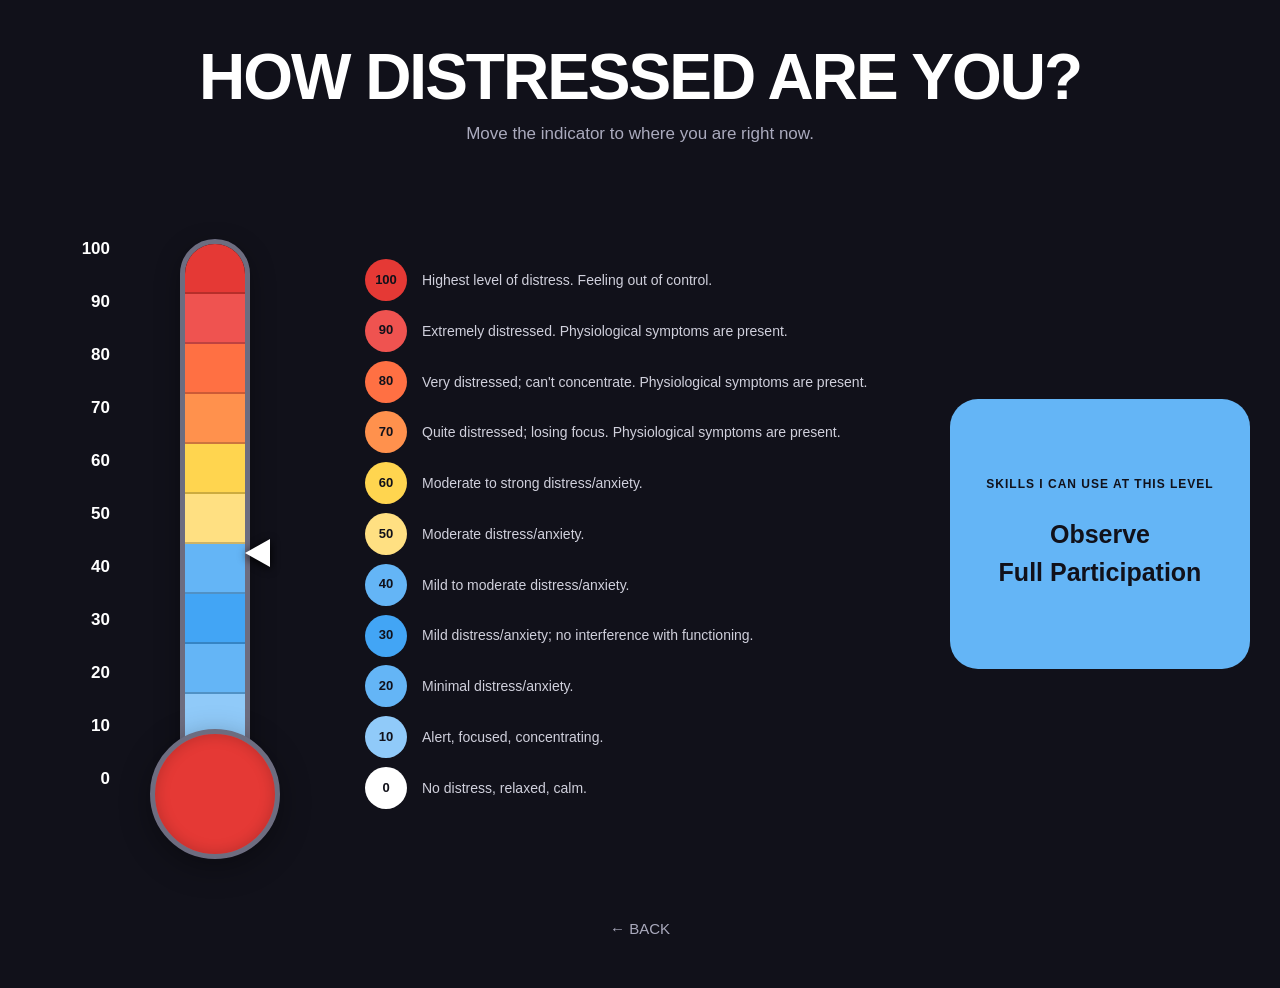
==== urge.html @ db2322b8 "Update urge.html" ====
<!DOCTYPE html>
<html lang="en">

<head>
    <meta charset="UTF-8">
    <meta name="viewport" content="width=device-width, initial-scale=1.0">

    <title>Distress Thermometer</title>

    <link rel="stylesheet" href="style.css">
</head>


<body>

<main class="urge-page">

    <h1>HOW DISTRESSED ARE YOU?</h1>

    <p class="subtitle">
        Move the indicator to where you are right now.
    </p>


    <div class="thermometer-layout">


        <!-- THERMOMETER -->

        <section class="thermometer-area">

            <div class="thermometer-container">


                <!-- NUMBERS -->

                <div class="thermometer-numbers">

                    <div>100</div>
                    <div>90</div>
                    <div>80</div>
                    <div>70</div>
                    <div>60</div>
                    <div>50</div>
                    <div>40</div>
                    <div>30</div>
                    <div>20</div>
                    <div>10</div>
                    <div>0</div>

                </div>


                <!-- THERMOMETER -->

                <div class="thermometer">

                    <div class="tube">

                        <div class="segment s100"></div>
                        <div class="segment s90"></div>
                        <div class="segment s80"></div>
                        <div class="segment s70"></div>
                        <div class="segment s60"></div>
                        <div class="segment s50"></div>
                        <div class="segment s40"></div>
                        <div class="segment s30"></div>
                        <div class="segment s20"></div>
                        <div class="segment s10"></div>
                        <div class="segment s0"></div>

                    </div>


                    <div class="bulb"></div>


                    <!-- SLIDER -->

                    <input
                        type="range"
                        min="0"
                        max="100"
                        value="40"
                        step="10"
                        id="slider"
                    >


                    <!-- POINTER -->

                    <div
                        class="pointer"
                        id="pointer"
                    ></div>

                </div>

            </div>

        </section>



        <!-- DEFINITIONS -->

        <section class="definitions">


            <div class="definition level-100">
                <strong>100</strong>
                <span>Highest level of distress. Feeling out of control.</span>
            </div>


            <div class="definition level-90">
                <strong>90</strong>
                <span>Extremely distressed. Physiological symptoms are present.</span>
            </div>


            <div class="definition level-80">
                <strong>80</strong>
                <span>Very distressed; can't concentrate. Physiological symptoms are present.</span>
            </div>


            <div class="definition level-70">
                <strong>70</strong>
                <span>Quite distressed; losing focus. Physiological symptoms are present.</span>
            </div>


            <div class="definition level-60">
                <strong>60</strong>
                <span>Moderate to strong distress/anxiety.</span>
            </div>


            <div class="definition level-50">
                <strong>50</strong>
                <span>Moderate distress/anxiety.</span>
            </div>


            <div class="definition level-40">
                <strong>40</strong>
                <span>Mild to moderate distress/anxiety.</span>
            </div>


            <div class="definition level-30">
                <strong>30</strong>
                <span>Mild distress/anxiety; no interference with functioning.</span>
            </div>


            <div class="definition level-20">
                <strong>20</strong>
                <span>Minimal distress/anxiety.</span>
            </div>


            <div class="definition level-10">
                <strong>10</strong>
                <span>Alert, focused, concentrating.</span>
            </div>


            <div class="definition level-0">
                <strong>0</strong>
                <span>No distress, relaxed, calm.</span>
            </div>

        </section>



        <!-- SKILLS -->

        <button
            class="skills-card skill-blue"
            id="skillsCard"
            onclick="location.href='tools.html'"
        >

            <div class="skills-title">
                SKILLS I CAN USE AT THIS LEVEL
            </div>

            <div
                class="skills-list"
                id="skillsList"
            >
                Observe<br>
                Full Participation
            </div>

        </button>

    </div>


    <button
        class="back-button"
        onclick="location.href='index.html'"
    >
        ← BACK
    </button>

</main>



<script>

const slider = document.getElementById("slider");

const pointer = document.getElementById("pointer");

const skillsList = document.getElementById("skillsList");

const skillsCard = document.getElementById("skillsCard");


const skills = {

    0: "No skill needed",

    10: "No skill needed",

    20: "No skill needed",

    30: "No skill needed",

    40: "Observe<br>Full Participation",

    50: "G.L.A.D<br>Urge Surfing",

    60: "Breathing Exercise<br>Thought Log",

    70: "Notice, Name, Make Room",

    80: "Drop Anchor<br>LIKE<br>ACE",

    90: "S.T.O.P<br>5-5-5",

    100: "T.I.P.P"

};


function update() {

    const value = Number(slider.value);


    /*
       The pointer sits directly
       beside the selected segment.
    */

    const percentage = value / 100;

    pointer.style.top =
        `calc(${(1 - percentage) * 500}px + 30px)`;


    skillsList.innerHTML =
        skills[value];


    skillsCard.className = "skills-card";


    if (value <= 40) {

        skillsCard.classList.add("skill-blue");

    }

    else if (value <= 60) {

        skillsCard.classList.add("skill-yellow");

    }

    else if (value <= 80) {

        skillsCard.classList.add("skill-orange");

    }

    else {

        skillsCard.classList.add("skill-red");

    }

}


slider.addEventListener("input", update);


/*
   Allow dragging directly
   on the pointer itself.
*/

let dragging = false;


pointer.addEventListener("mousedown", () => {

    dragging = true;

});


document.addEventListener("mouseup", () => {

    dragging = false;

});


document.addEventListener("mousemove", (event) => {

    if (!dragging) return;


    const rect =
        document.querySelector(".thermometer").getBoundingClientRect();


    let position =
        event.clientY - rect.top;


    position =
        Math.max(0, Math.min(550, position));


    let value =
        100 - ((position / 550) * 100);


    value =
        Math.round(value / 10) * 10;


    slider.value = value;

    update();

});


update();

</script>


</body>

</html>
---- style.css ----
* {
    box-sizing: border-box;
}


body {
    margin: 0;
    background: #11111a;
    color: white;
    font-family: Arial, sans-serif;
}


/* =========================
   PAGE
========================= */

.urge-page {

    width: 100%;

    min-height: 100vh;

    padding: 45px 30px 50px;

    text-align: center;

}


.urge-page h1 {

    margin: 0;

    font-size: clamp(35px, 5vw, 65px);

    line-height: 1;

    letter-spacing: -2px;

}


.subtitle {

    margin: 15px 0 40px;

    color: #aaaabd;

    font-size: 17px;

}


/* =========================
   MAIN THREE COLUMNS
========================= */

.thermometer-layout {

    width: 100%;

    max-width: 1250px;

    margin: 0 auto;

    display: grid;

    grid-template-columns:
        300px
        1fr
        300px;

    column-gap: 35px;

    align-items: center;

}


/* =========================
   THERMOMETER AREA
========================= */

.thermometer-area {

    height: 700px;

    display: flex;

    align-items: center;

    justify-content: center;

}


.thermometer-container {

    position: relative;

    width: 230px;

    height: 650px;

}


/* =========================
   NUMBERS
========================= */

.thermometer-numbers {

    position: absolute;

    left: 0;

    top: 30px;

    height: 550px;

    width: 60px;

    display: flex;

    flex-direction: column;

    justify-content: space-between;

    text-align: right;

    padding-right: 15px;

    font-size: 17px;

    font-weight: 800;

}


/* =========================
   THERMOMETER
========================= */

.thermometer {

    position: absolute;

    left: 85px;

    top: 0;

    width: 130px;

    height: 650px;

}


/* =========================
   TUBE
========================= */

.tube {

    position: absolute;

    left: 30px;

    top: 30px;

    width: 70px;

    height: 550px;

    border-radius: 35px 35px 10px 10px;

    overflow: hidden;

    border: 5px solid #6d6d80;

    box-shadow:
        inset 0 0 12px rgba(0,0,0,0.35),
        0 8px 25px rgba(0,0,0,0.35);

}


/* =========================
   SEGMENTS
========================= */

.segment {

    width: 100%;

    height: 50px;

    border-bottom: 2px solid rgba(0,0,0,0.2);

}


/* RED */

.s100 {
    background: #e53935;
}

.s90 {
    background: #ef5350;
}


/* ORANGE */

.s80 {
    background: #ff7043;
}

.s70 {
    background: #ff914d;
}


/* YELLOW */

.s60 {
    background: #ffd54f;
}

.s50 {
    background: #ffe082;
}


/* BLUE */

.s40 {
    background: #64b5f6;
}

.s30 {
    background: #42a5f5;
}

.s20 {
    background: #64b5f6;
}

.s10 {
    background: #90caf9;
}


/* WHITE */

.s0 {
    background: #ffffff;

    border-bottom: none;
}


/* =========================
   BULB
========================= */

.bulb {

    position: absolute;

    left: 0;

    bottom: 0;

    width: 130px;

    height: 130px;

    border-radius: 50%;

    background: #e53935;

    border: 5px solid #6d6d80;

    box-shadow:
        inset 0 0 15px rgba(0,0,0,0.2),
        0 8px 30px rgba(0,0,0,0.35);

}


/* CONNECTION FROM TUBE TO BULB */

.bulb::before {

    content: "";

    position: absolute;

    width: 70px;

    height: 90px;

    left: 25px;

    bottom: 70px;

    background: #e53935;

    z-index: -1;

}


/* =========================
   SLIDER
========================= */

#slider {

    position: absolute;

    z-index: 50;

    left: 0;

    top: 0;

    width: 130px;

    height: 620px;

    opacity: 0;

    cursor: ns-resize;

    appearance: none;

    -webkit-appearance: none;

    writing-mode: vertical-lr;

    direction: rtl;

}


/* =========================
   POINTER
========================= */

.pointer {

    position: absolute;

    z-index: 60;

    left: 95px;

    bottom: calc(40% + 70px);

    width: 0;

    height: 0;

    border-top: 14px solid transparent;

    border-bottom: 14px solid transparent;

    border-right: 25px solid white;

    filter:
        drop-shadow(0 2px 5px black);

    transition: bottom 0.12s ease;

    pointer-events: none;

}


/* =========================
   DEFINITIONS
========================= */

.definitions {

    height: 550px;

    display: flex;

    flex-direction: column;

    justify-content: space-between;

    text-align: left;

}


/* EACH DEFINITION */

.definition {

    display: flex;

    align-items: center;

    gap: 15px;

    min-height: 42px;

    font-size: 14px;

    line-height: 1.3;

    color: #d0d0dc;

}


/* NUMBER BUBBLE */

.definition strong {

    flex-shrink: 0;

    width: 42px;

    height: 42px;

    display: flex;

    align-items: center;

    justify-content: center;

    border-radius: 50%;

    color: #11111a;

    font-size: 13px;

    font-weight: 900;

}


/* MATCH BUBBLE TO THERMOMETER */

.level-100 strong {
    background: #e53935;
}

.level-90 strong {
    background: #ef5350;
}

.level-80 strong {
    background: #ff7043;
}

.level-70 strong {
    background: #ff914d;
}

.level-60 strong {
    background: #ffd54f;
}

.level-50 strong {
    background: #ffe082;
}

.level-40 strong {
    background: #64b5f6;
}

.level-30 strong {
    background: #42a5f5;
}

.level-20 strong {
    background: #64b5f6;
}

.level-10 strong {
    background: #90caf9;
}

.level-0 strong {
    background: white;
}


/* =========================
   SKILLS CARD
========================= */

.skills-card {

    width: 100%;

    min-height: 270px;

    border: none;

    border-radius: 28px;

    padding: 35px 25px;

    color: #11111a;

    display: flex;

    flex-direction: column;

    justify-content: center;

    align-items: center;

    text-align: center;

    cursor: pointer;

    transition:
        transform 0.2s ease,
        filter 0.2s ease;

}


.skills-card:hover {

    transform: scale(1.04);

    filter: brightness(1.08);

}


.skills-card:active {

    transform: scale(0.97);

}


.skills-title {

    font-size: 12px;

    font-weight: 900;

    letter-spacing: 1px;

    margin-bottom: 25px;

}


.skills-list {

    font-size: 25px;

    font-weight: 900;

    line-height: 1.5;

}


/* SKILL COLOURS */

.skill-blue {

    background: #64b5f6;

}


.skill-yellow {

    background: #ffd54f;

}


.skill-orange {

    background: #ff7043;

}


.skill-red {

    background: #e53935;

}


/* =========================
   BACK
========================= */

.back-button {

    margin-top: 35px;

    background: none;

    border: none;

    color: #aaaabd;

    cursor: pointer;

    font-size: 15px;

}


/* =========================
   TABLET
========================= */

@media (max-width: 1050px) {

    .thermometer-layout {

        grid-template-columns:
            240px
            1fr;

        max-width: 800px;

    }


    .skills-card {

        grid-column: 1 / -1;

        max-width: 400px;

        margin: 20px auto 0;

    }

}


/* =========================
   PHONE
========================= */

@media (max-width: 650px) {

    .urge-page {

        padding: 30px 15px;

    }


    .thermometer-layout {

        display: flex;

        flex-direction: column;

        gap: 30px;

    }


    .thermometer-area {

        width: 100%;

        height: 650px;

    }


    .definitions {

        width: 100%;

        height: auto;

        gap: 12px;

    }


    .skills-card {

        width: 100%;

        margin-top: 10px;

    }

}
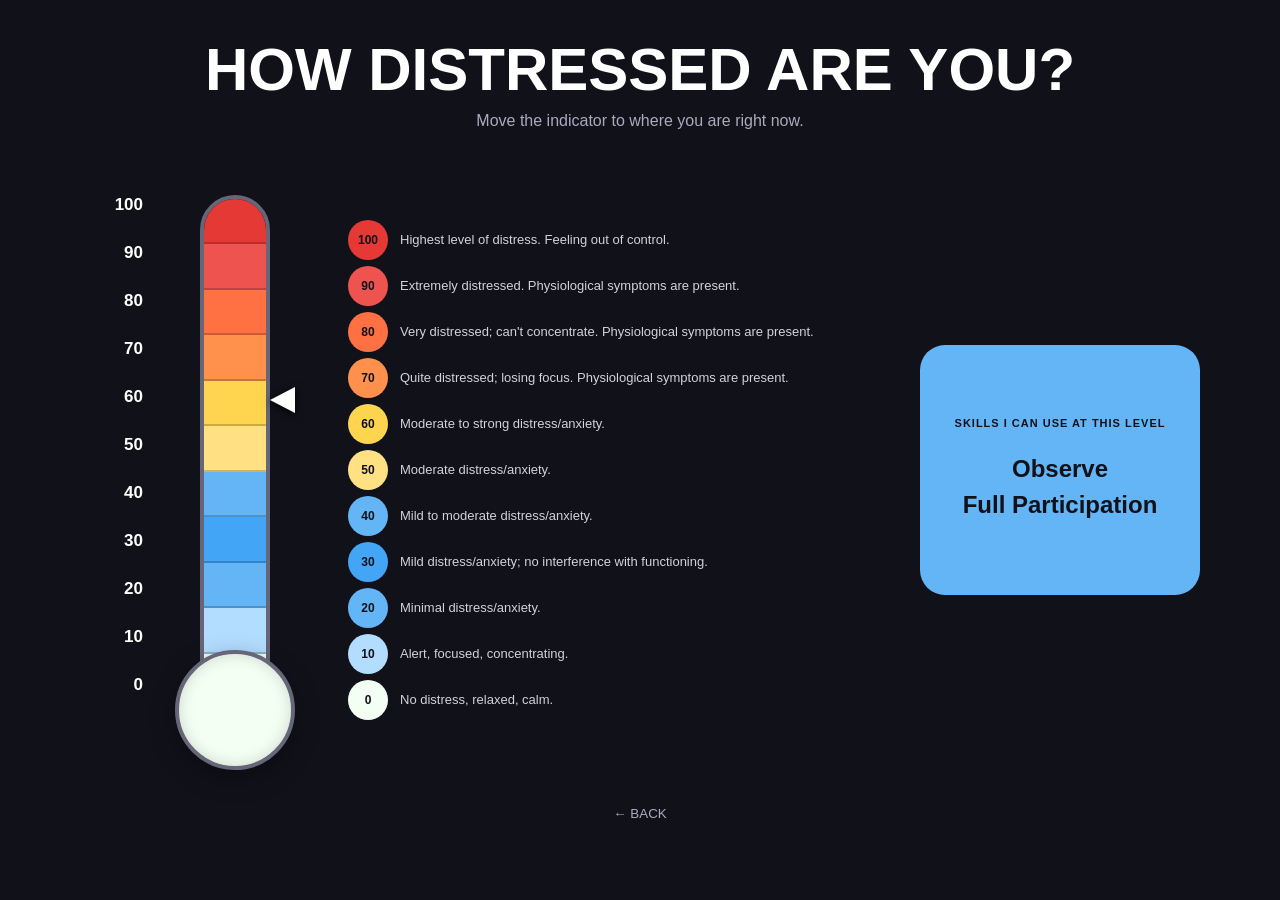
==== commit a9c401fa: "Update urge.html" ====
--- a/urge.html
+++ b/urge.html
@@ -32,7 +32,7 @@
             <div class="thermometer-container">
 
 
-                <!-- NUMBERS -->
+                <!-- NUMBERS LEFT OF THERMOMETER -->
 
                 <div class="thermometer-numbers">
 
@@ -75,7 +75,7 @@
                     <div class="bulb"></div>
 
 
-                    <!-- SLIDER -->
+                    <!-- EXISTING SLIDER -->
 
                     <input
                         type="range"
@@ -87,7 +87,7 @@
                     >
 
 
-                    <!-- POINTER -->
+                    <!-- CURRENT LEVEL POINTER -->
 
                     <div
                         class="pointer"
@@ -254,23 +254,16 @@
 
     const value = Number(slider.value);
 
-
-    /*
-       The pointer sits directly
-       beside the selected segment.
-    */
-
-    const percentage = value / 100;
-
-    pointer.style.top =
-        `calc(${(1 - percentage) * 500}px + 30px)`;
+    pointer.style.bottom =
+        `calc(${value}% + 70px)`;
 
 
     skillsList.innerHTML =
         skills[value];
 
 
-    skillsCard.className = "skills-card";
+    skillsCard.className =
+        "skills-card";
 
 
     if (value <= 40) {
@@ -302,61 +295,6 @@
 
 slider.addEventListener("input", update);
 
-
-/*
-   Allow dragging directly
-   on the pointer itself.
-*/
-
-let dragging = false;
-
-
-pointer.addEventListener("mousedown", () => {
-
-    dragging = true;
-
-});
-
-
-document.addEventListener("mouseup", () => {
-
-    dragging = false;
-
-});
-
-
-document.addEventListener("mousemove", (event) => {
-
-    if (!dragging) return;
-
-
-    const rect =
-        document.querySelector(".thermometer").getBoundingClientRect();
-
-
-    let position =
-        event.clientY - rect.top;
-
-
-    position =
-        Math.max(0, Math.min(550, position));
-
-
-    let value =
-        100 - ((position / 550) * 100);
-
-
-    value =
-        Math.round(value / 10) * 10;
-
-
-    slider.value = value;
-
-    update();
-
-});
-
-
 update();
 
 </script>
--- a/style.css
+++ b/style.css
@@ -17,192 +17,182 @@
 
 .urge-page {
 
+    min-height: 100vh;
+
+    padding: 40px 25px 45px;
+
+    text-align: center;
+
+}
+
+
+.urge-page h1 {
+
+    margin: 0;
+
+    font-size: clamp(35px, 5vw, 60px);
+
+    line-height: 1;
+
+}
+
+
+.subtitle {
+
+    margin: 12px 0 30px;
+
+    color: #aaaabd;
+
+    font-size: 16px;
+
+}
+
+
+/* =========================
+   MAIN LAYOUT
+========================= */
+
+.thermometer-layout {
+
+    width: min(1120px, 100%);
+
+    margin: 0 auto;
+
+    display: grid;
+
+    grid-template-columns:
+        250px
+        minmax(420px, 1fr)
+        280px;
+
+    gap: 18px;
+
+    align-items: center;
+
+}
+
+
+/* =========================
+   THERMOMETER AREA
+========================= */
+
+.thermometer-area {
+
+    height: 620px;
+
+    display: flex;
+
+    justify-content: center;
+
+    align-items: center;
+
+}
+
+
+.thermometer-container {
+
+    position: relative;
+
+    width: 210px;
+
+    height: 600px;
+
+}
+
+
+/* =========================
+   LEFT NUMBERS
+========================= */
+
+.thermometer-numbers {
+
+    position: absolute;
+
+    left: 0;
+
+    top: 25px;
+
+    width: 55px;
+
+    height: 500px;
+
+    display: flex;
+
+    flex-direction: column;
+
+    justify-content: space-between;
+
+    align-items: flex-end;
+
+    padding-right: 12px;
+
+    font-size: 17px;
+
+    font-weight: 900;
+
+}
+
+
+/* =========================
+   THERMOMETER
+========================= */
+
+.thermometer {
+
+    position: absolute;
+
+    left: 75px;
+
+    top: 0;
+
+    width: 120px;
+
+    height: 600px;
+
+}
+
+
+/* =========================
+   TUBE
+========================= */
+
+.tube {
+
+    position: absolute;
+
+    left: 25px;
+
+    top: 25px;
+
+    width: 70px;
+
+    height: 500px;
+
+    overflow: hidden;
+
+    border-radius: 35px 35px 8px 8px;
+
+    border: 4px solid #666678;
+
+}
+
+
+/* =========================
+   SEGMENTS
+========================= */
+
+.segment {
+
     width: 100%;
 
-    min-height: 100vh;
-
-    padding: 45px 30px 50px;
-
-    text-align: center;
-
-}
-
-
-.urge-page h1 {
-
-    margin: 0;
-
-    font-size: clamp(35px, 5vw, 65px);
-
-    line-height: 1;
-
-    letter-spacing: -2px;
-
-}
-
-
-.subtitle {
-
-    margin: 15px 0 40px;
-
-    color: #aaaabd;
-
-    font-size: 17px;
-
-}
-
-
-/* =========================
-   MAIN THREE COLUMNS
-========================= */
-
-.thermometer-layout {
-
-    width: 100%;
-
-    max-width: 1250px;
-
-    margin: 0 auto;
-
-    display: grid;
-
-    grid-template-columns:
-        300px
-        1fr
-        300px;
-
-    column-gap: 35px;
-
-    align-items: center;
-
-}
-
-
-/* =========================
-   THERMOMETER AREA
-========================= */
-
-.thermometer-area {
-
-    height: 700px;
-
-    display: flex;
-
-    align-items: center;
-
-    justify-content: center;
-
-}
-
-
-.thermometer-container {
-
-    position: relative;
-
-    width: 230px;
-
-    height: 650px;
-
-}
-
-
-/* =========================
-   NUMBERS
-========================= */
-
-.thermometer-numbers {
-
-    position: absolute;
-
-    left: 0;
-
-    top: 30px;
-
-    height: 550px;
-
-    width: 60px;
-
-    display: flex;
-
-    flex-direction: column;
-
-    justify-content: space-between;
-
-    text-align: right;
-
-    padding-right: 15px;
-
-    font-size: 17px;
-
-    font-weight: 800;
-
-}
-
-
-/* =========================
-   THERMOMETER
-========================= */
-
-.thermometer {
-
-    position: absolute;
-
-    left: 85px;
-
-    top: 0;
-
-    width: 130px;
-
-    height: 650px;
-
-}
-
-
-/* =========================
-   TUBE
-========================= */
-
-.tube {
-
-    position: absolute;
-
-    left: 30px;
-
-    top: 30px;
-
-    width: 70px;
-
-    height: 550px;
-
-    border-radius: 35px 35px 10px 10px;
-
-    overflow: hidden;
-
-    border: 5px solid #6d6d80;
-
-    box-shadow:
-        inset 0 0 12px rgba(0,0,0,0.35),
-        0 8px 25px rgba(0,0,0,0.35);
-
-}
-
-
-/* =========================
-   SEGMENTS
-========================= */
-
-.segment {
-
-    width: 100%;
-
-    height: 50px;
+    height: calc(500px / 11);
 
     border-bottom: 2px solid rgba(0,0,0,0.2);
 
 }
 
 
-/* RED */
+/* TOP */
 
 .s100 {
     background: #e53935;
@@ -212,9 +202,6 @@
     background: #ef5350;
 }
 
-
-/* ORANGE */
-
 .s80 {
     background: #ff7043;
 }
@@ -250,14 +237,14 @@
 }
 
 .s10 {
-    background: #90caf9;
-}
-
-
-/* WHITE */
+    background: #b3ddff;
+}
+
+
+/* BOTTOM */
 
 .s0 {
-    background: #ffffff;
+    background: #f4fff4;
 
     border-bottom: none;
 }
@@ -275,181 +262,183 @@
 
     bottom: 0;
 
+    width: 120px;
+
+    height: 120px;
+
+    border-radius: 50%;
+
+    background: #f4fff4;
+
+    border: 4px solid #666678;
+
+    box-shadow:
+        inset 0 0 15px rgba(0,0,0,0.15),
+        0 8px 25px rgba(0,0,0,0.35);
+
+}
+
+
+/* NECK */
+
+.bulb::before {
+
+    content: "";
+
+    position: absolute;
+
+    width: 62px;
+
+    height: 85px;
+
+    left: 25px;
+
+    bottom: 70px;
+
+    background: #f4fff4;
+
+    z-index: -1;
+
+}
+
+
+/* =========================
+   SLIDER
+========================= */
+
+#slider {
+
+    position: absolute;
+
+    z-index: 40;
+
+    left: -5px;
+
+    top: 0;
+
     width: 130px;
 
-    height: 130px;
+    height: 550px;
+
+    opacity: 0;
+
+    cursor: ns-resize;
+
+    appearance: none;
+
+    -webkit-appearance: none;
+
+    writing-mode: vertical-lr;
+
+    direction: rtl;
+
+}
+
+
+/* =========================
+   POINTER
+========================= */
+
+.pointer {
+
+    position: absolute;
+
+    z-index: 50;
+
+    left: 95px;
+
+    top: 230px;
+
+    width: 0;
+
+    height: 0;
+
+    border-top: 13px solid transparent;
+
+    border-bottom: 13px solid transparent;
+
+    border-right: 25px solid white;
+
+    filter:
+        drop-shadow(0 2px 4px black);
+
+    transform: translateY(-50%);
+
+    cursor: ns-resize;
+
+    pointer-events: auto;
+
+    transition: top 0.1s ease;
+
+}
+
+
+/* =========================
+   DEFINITIONS
+========================= */
+
+.definitions {
+
+    height: 500px;
+
+    display: flex;
+
+    flex-direction: column;
+
+    justify-content: space-between;
+
+    text-align: left;
+
+}
+
+
+.definition {
+
+    display: flex;
+
+    align-items: center;
+
+    gap: 12px;
+
+    min-height: 40px;
+
+    font-size: 13px;
+
+    line-height: 1.25;
+
+    color: #d2d2df;
+
+}
+
+
+/* COLOURED NUMBER CIRCLE */
+
+.definition strong {
+
+    flex-shrink: 0;
+
+    width: 40px;
+
+    height: 40px;
 
     border-radius: 50%;
 
-    background: #e53935;
-
-    border: 5px solid #6d6d80;
-
-    box-shadow:
-        inset 0 0 15px rgba(0,0,0,0.2),
-        0 8px 30px rgba(0,0,0,0.35);
-
-}
-
-
-/* CONNECTION FROM TUBE TO BULB */
-
-.bulb::before {
-
-    content: "";
-
-    position: absolute;
-
-    width: 70px;
-
-    height: 90px;
-
-    left: 25px;
-
-    bottom: 70px;
-
-    background: #e53935;
-
-    z-index: -1;
-
-}
-
-
-/* =========================
-   SLIDER
-========================= */
-
-#slider {
-
-    position: absolute;
-
-    z-index: 50;
-
-    left: 0;
-
-    top: 0;
-
-    width: 130px;
-
-    height: 620px;
-
-    opacity: 0;
-
-    cursor: ns-resize;
-
-    appearance: none;
-
-    -webkit-appearance: none;
-
-    writing-mode: vertical-lr;
-
-    direction: rtl;
-
-}
-
-
-/* =========================
-   POINTER
-========================= */
-
-.pointer {
-
-    position: absolute;
-
-    z-index: 60;
-
-    left: 95px;
-
-    bottom: calc(40% + 70px);
-
-    width: 0;
-
-    height: 0;
-
-    border-top: 14px solid transparent;
-
-    border-bottom: 14px solid transparent;
-
-    border-right: 25px solid white;
-
-    filter:
-        drop-shadow(0 2px 5px black);
-
-    transition: bottom 0.12s ease;
-
-    pointer-events: none;
-
-}
-
-
-/* =========================
-   DEFINITIONS
-========================= */
-
-.definitions {
-
-    height: 550px;
-
     display: flex;
 
-    flex-direction: column;
-
-    justify-content: space-between;
-
-    text-align: left;
-
-}
-
-
-/* EACH DEFINITION */
-
-.definition {
-
-    display: flex;
-
     align-items: center;
 
-    gap: 15px;
-
-    min-height: 42px;
-
-    font-size: 14px;
-
-    line-height: 1.3;
-
-    color: #d0d0dc;
-
-}
-
-
-/* NUMBER BUBBLE */
-
-.definition strong {
-
-    flex-shrink: 0;
-
-    width: 42px;
-
-    height: 42px;
-
-    display: flex;
-
-    align-items: center;
-
     justify-content: center;
 
-    border-radius: 50%;
+    font-size: 12px;
+
+    font-weight: 900;
 
     color: #11111a;
 
-    font-size: 13px;
-
-    font-weight: 900;
-
-}
-
-
-/* MATCH BUBBLE TO THERMOMETER */
+}
+
+
+/* MATCHING COLOURS */
 
 .level-100 strong {
     background: #e53935;
@@ -488,29 +477,29 @@
 }
 
 .level-10 strong {
-    background: #90caf9;
+    background: #b3ddff;
 }
 
 .level-0 strong {
-    background: white;
-}
-
-
-/* =========================
-   SKILLS CARD
+    background: #f4fff4;
+}
+
+
+/* =========================
+   SKILLS
 ========================= */
 
 .skills-card {
 
     width: 100%;
 
-    min-height: 270px;
+    min-height: 250px;
 
     border: none;
 
-    border-radius: 28px;
-
-    padding: 35px 25px;
+    border-radius: 25px;
+
+    padding: 30px 20px;
 
     color: #11111a;
 
@@ -535,36 +524,29 @@
 
 .skills-card:hover {
 
-    transform: scale(1.04);
+    transform: scale(1.03);
 
     filter: brightness(1.08);
 
 }
 
 
-.skills-card:active {
-
-    transform: scale(0.97);
-
-}
-
-
 .skills-title {
 
-    font-size: 12px;
+    font-size: 11px;
 
     font-weight: 900;
 
     letter-spacing: 1px;
 
-    margin-bottom: 25px;
+    margin-bottom: 22px;
 
 }
 
 
 .skills-list {
 
-    font-size: 25px;
+    font-size: 24px;
 
     font-weight: 900;
 
@@ -576,30 +558,19 @@
 /* SKILL COLOURS */
 
 .skill-blue {
-
     background: #64b5f6;
-
-}
-
+}
 
 .skill-yellow {
-
     background: #ffd54f;
-
-}
-
+}
 
 .skill-orange {
-
     background: #ff7043;
-
-}
-
+}
 
 .skill-red {
-
     background: #e53935;
-
 }
 
 
@@ -609,7 +580,7 @@
 
 .back-button {
 
-    margin-top: 35px;
+    margin-top: 25px;
 
     background: none;
 
@@ -619,24 +590,22 @@
 
     cursor: pointer;
 
-    font-size: 15px;
-
-}
-
-
-/* =========================
-   TABLET
-========================= */
-
-@media (max-width: 1050px) {
+}
+
+
+/* =========================
+   MOBILE
+========================= */
+
+@media (max-width: 950px) {
 
     .thermometer-layout {
 
         grid-template-columns:
-            240px
+            230px
             1fr;
 
-        max-width: 800px;
+        max-width: 750px;
 
     }
 
@@ -645,65 +614,41 @@
 
         grid-column: 1 / -1;
 
-        max-width: 400px;
-
-        margin: 20px auto 0;
+        max-width: 350px;
+
+        margin: 10px auto 0;
 
     }
 
 }
 
 
-/* =========================
-   PHONE
-========================= */
-
-@media (max-width: 650px) {
-
-    .urge-page {
-
-        padding: 30px 15px;
+@media (max-width: 600px) {
+
+    .thermometer-layout {
+
+        display: flex;
+
+        flex-direction: column;
 
     }
 
 
-    .thermometer-layout {
-
-        display: flex;
-
-        flex-direction: column;
-
-        gap: 30px;
+    .definitions {
+
+        width: 100%;
+
+        height: auto;
+
+        gap: 10px;
 
     }
 
 
-    .thermometer-area {
+    .skills-card {
 
         width: 100%;
 
-        height: 650px;
-
     }
 
-
-    .definitions {
-
-        width: 100%;
-
-        height: auto;
-
-        gap: 12px;
-
-    }
-
-
-    .skills-card {
-
-        width: 100%;
-
-        margin-top: 10px;
-
-    }
-
-}
+}
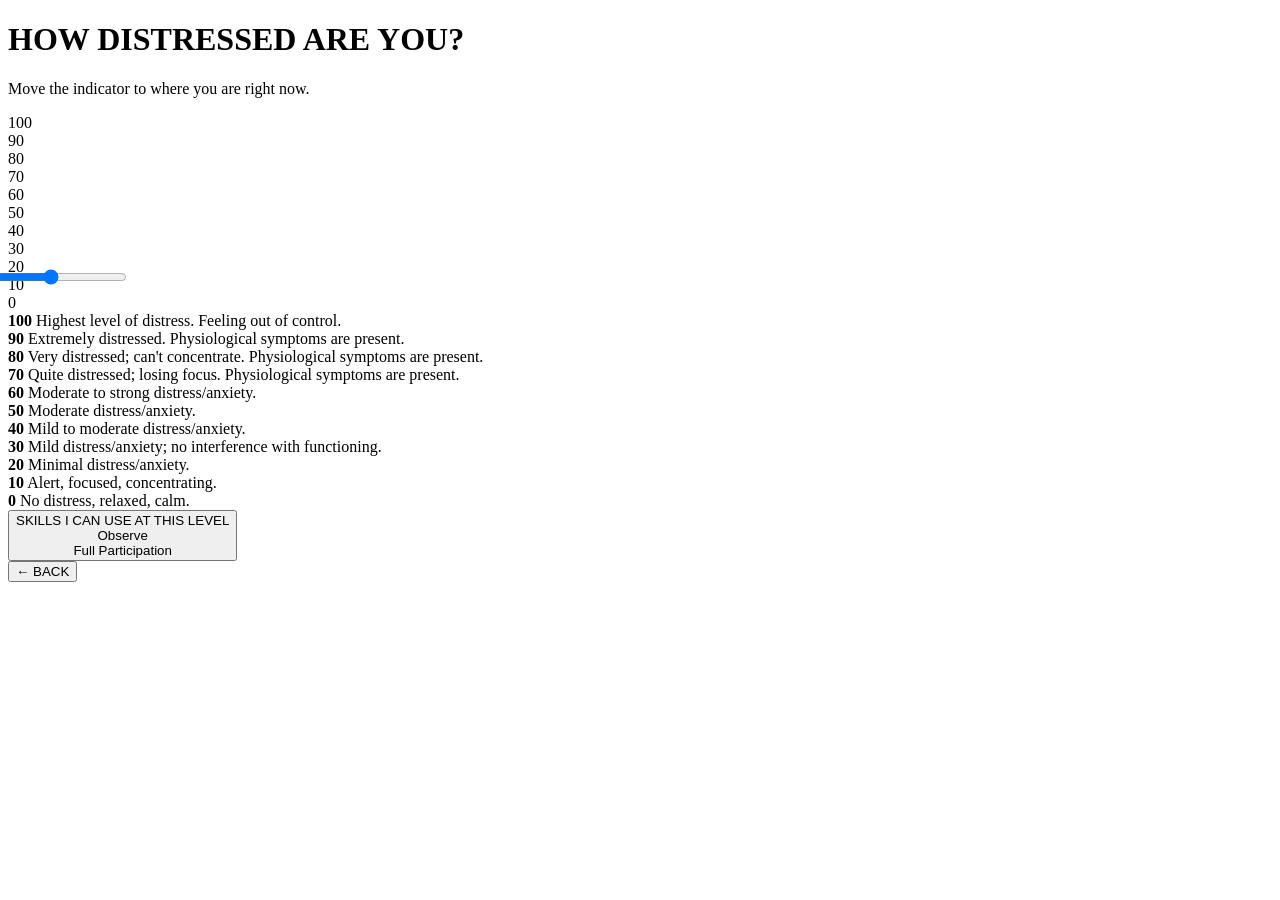
==== commit aad09b1c: "Update urge.html" ====
--- a/urge.html
+++ b/urge.html
@@ -75,7 +75,7 @@
                     <div class="bulb"></div>
 
 
-                    <!-- EXISTING SLIDER -->
+                    <!-- SLIDER -->
 
                     <input
                         type="range"
@@ -223,6 +223,10 @@
 const skillsCard = document.getElementById("skillsCard");
 
 
+/* =========================
+   SKILLS FOR EACH LEVEL
+========================= */
+
 const skills = {
 
     0: "No skill needed",
@@ -250,18 +254,52 @@
 };
 
 
+/* =========================
+   UPDATE EVERYTHING
+========================= */
+
 function update() {
 
     const value = Number(slider.value);
 
-    pointer.style.bottom =
-        `calc(${value}% + 70px)`;
-
+
+    /*
+       THERMOMETER MAPPING
+
+       The coloured tube starts at 30px
+       and is exactly 500px tall.
+
+       0   = bottom
+       100 = top
+    */
+
+    const pointerPosition =
+        (value / 100) * 500;
+
+
+    /*
+       Position pointer so that
+       each value lines up with
+       its corresponding thermometer
+       segment.
+    */
+
+    pointer.style.top =
+        `${530 - pointerPosition}px`;
+
+
+    /*
+       Update skills
+    */
 
     skillsList.innerHTML =
         skills[value];
 
 
+    /*
+       Update skills colour
+    */
+
     skillsCard.className =
         "skills-card";
 
@@ -293,7 +331,17 @@
 }
 
 
-slider.addEventListener("input", update);
+/* =========================
+   SLIDER
+========================= */
+
+slider.addEventListener(
+    "input",
+    update
+);
+
+
+/* INITIAL POSITION */
 
 update();
 
--- a/style.css
+++ b/style.css
@@ -1,313 +1,4 @@
-* {
-    box-sizing: border-box;
-}
-
-
-body {
-    margin: 0;
-    background: #11111a;
-    color: white;
-    font-family: Arial, sans-serif;
-}
-
-
-/* =========================
-   PAGE
-========================= */
-
-.urge-page {
-
-    min-height: 100vh;
-
-    padding: 40px 25px 45px;
-
-    text-align: center;
-
-}
-
-
-.urge-page h1 {
-
-    margin: 0;
-
-    font-size: clamp(35px, 5vw, 60px);
-
-    line-height: 1;
-
-}
-
-
-.subtitle {
-
-    margin: 12px 0 30px;
-
-    color: #aaaabd;
-
-    font-size: 16px;
-
-}
-
-
-/* =========================
-   MAIN LAYOUT
-========================= */
-
-.thermometer-layout {
-
-    width: min(1120px, 100%);
-
-    margin: 0 auto;
-
-    display: grid;
-
-    grid-template-columns:
-        250px
-        minmax(420px, 1fr)
-        280px;
-
-    gap: 18px;
-
-    align-items: center;
-
-}
-
-
-/* =========================
-   THERMOMETER AREA
-========================= */
-
-.thermometer-area {
-
-    height: 620px;
-
-    display: flex;
-
-    justify-content: center;
-
-    align-items: center;
-
-}
-
-
-.thermometer-container {
-
-    position: relative;
-
-    width: 210px;
-
-    height: 600px;
-
-}
-
-
-/* =========================
-   LEFT NUMBERS
-========================= */
-
-.thermometer-numbers {
-
-    position: absolute;
-
-    left: 0;
-
-    top: 25px;
-
-    width: 55px;
-
-    height: 500px;
-
-    display: flex;
-
-    flex-direction: column;
-
-    justify-content: space-between;
-
-    align-items: flex-end;
-
-    padding-right: 12px;
-
-    font-size: 17px;
-
-    font-weight: 900;
-
-}
-
-
-/* =========================
-   THERMOMETER
-========================= */
-
-.thermometer {
-
-    position: absolute;
-
-    left: 75px;
-
-    top: 0;
-
-    width: 120px;
-
-    height: 600px;
-
-}
-
-
-/* =========================
-   TUBE
-========================= */
-
-.tube {
-
-    position: absolute;
-
-    left: 25px;
-
-    top: 25px;
-
-    width: 70px;
-
-    height: 500px;
-
-    overflow: hidden;
-
-    border-radius: 35px 35px 8px 8px;
-
-    border: 4px solid #666678;
-
-}
-
-
-/* =========================
-   SEGMENTS
-========================= */
-
-.segment {
-
-    width: 100%;
-
-    height: calc(500px / 11);
-
-    border-bottom: 2px solid rgba(0,0,0,0.2);
-
-}
-
-
-/* TOP */
-
-.s100 {
-    background: #e53935;
-}
-
-.s90 {
-    background: #ef5350;
-}
-
-.s80 {
-    background: #ff7043;
-}
-
-.s70 {
-    background: #ff914d;
-}
-
-
-/* YELLOW */
-
-.s60 {
-    background: #ffd54f;
-}
-
-.s50 {
-    background: #ffe082;
-}
-
-
-/* BLUE */
-
-.s40 {
-    background: #64b5f6;
-}
-
-.s30 {
-    background: #42a5f5;
-}
-
-.s20 {
-    background: #64b5f6;
-}
-
-.s10 {
-    background: #b3ddff;
-}
-
-
-/* BOTTOM */
-
-.s0 {
-    background: #f4fff4;
-
-    border-bottom: none;
-}
-
-
-/* =========================
-   BULB
-========================= */
-
-.bulb {
-
-    position: absolute;
-
-    left: 0;
-
-    bottom: 0;
-
-    width: 120px;
-
-    height: 120px;
-
-    border-radius: 50%;
-
-    background: #f4fff4;
-
-    border: 4px solid #666678;
-
-    box-shadow:
-        inset 0 0 15px rgba(0,0,0,0.15),
-        0 8px 25px rgba(0,0,0,0.35);
-
-}
-
-
-/* NECK */
-
-.bulb::before {
-
-    content: "";
-
-    position: absolute;
-
-    width: 62px;
-
-    height: 85px;
-
-    left: 25px;
-
-    bottom: 70px;
-
-    background: #f4fff4;
-
-    z-index: -1;
-
-}
-
-
-/* =========================
-   SLIDER
-========================= */
-
 #slider {
-
     position: absolute;
 
     z-index: 40;
@@ -319,336 +10,3 @@
     width: 130px;
 
     height: 550px;
-
-    opacity: 0;
-
-    cursor: ns-resize;
-
-    appearance: none;
-
-    -webkit-appearance: none;
-
-    writing-mode: vertical-lr;
-
-    direction: rtl;
-
-}
-
-
-/* =========================
-   POINTER
-========================= */
-
-.pointer {
-
-    position: absolute;
-
-    z-index: 50;
-
-    left: 95px;
-
-    top: 230px;
-
-    width: 0;
-
-    height: 0;
-
-    border-top: 13px solid transparent;
-
-    border-bottom: 13px solid transparent;
-
-    border-right: 25px solid white;
-
-    filter:
-        drop-shadow(0 2px 4px black);
-
-    transform: translateY(-50%);
-
-    cursor: ns-resize;
-
-    pointer-events: auto;
-
-    transition: top 0.1s ease;
-
-}
-
-
-/* =========================
-   DEFINITIONS
-========================= */
-
-.definitions {
-
-    height: 500px;
-
-    display: flex;
-
-    flex-direction: column;
-
-    justify-content: space-between;
-
-    text-align: left;
-
-}
-
-
-.definition {
-
-    display: flex;
-
-    align-items: center;
-
-    gap: 12px;
-
-    min-height: 40px;
-
-    font-size: 13px;
-
-    line-height: 1.25;
-
-    color: #d2d2df;
-
-}
-
-
-/* COLOURED NUMBER CIRCLE */
-
-.definition strong {
-
-    flex-shrink: 0;
-
-    width: 40px;
-
-    height: 40px;
-
-    border-radius: 50%;
-
-    display: flex;
-
-    align-items: center;
-
-    justify-content: center;
-
-    font-size: 12px;
-
-    font-weight: 900;
-
-    color: #11111a;
-
-}
-
-
-/* MATCHING COLOURS */
-
-.level-100 strong {
-    background: #e53935;
-}
-
-.level-90 strong {
-    background: #ef5350;
-}
-
-.level-80 strong {
-    background: #ff7043;
-}
-
-.level-70 strong {
-    background: #ff914d;
-}
-
-.level-60 strong {
-    background: #ffd54f;
-}
-
-.level-50 strong {
-    background: #ffe082;
-}
-
-.level-40 strong {
-    background: #64b5f6;
-}
-
-.level-30 strong {
-    background: #42a5f5;
-}
-
-.level-20 strong {
-    background: #64b5f6;
-}
-
-.level-10 strong {
-    background: #b3ddff;
-}
-
-.level-0 strong {
-    background: #f4fff4;
-}
-
-
-/* =========================
-   SKILLS
-========================= */
-
-.skills-card {
-
-    width: 100%;
-
-    min-height: 250px;
-
-    border: none;
-
-    border-radius: 25px;
-
-    padding: 30px 20px;
-
-    color: #11111a;
-
-    display: flex;
-
-    flex-direction: column;
-
-    justify-content: center;
-
-    align-items: center;
-
-    text-align: center;
-
-    cursor: pointer;
-
-    transition:
-        transform 0.2s ease,
-        filter 0.2s ease;
-
-}
-
-
-.skills-card:hover {
-
-    transform: scale(1.03);
-
-    filter: brightness(1.08);
-
-}
-
-
-.skills-title {
-
-    font-size: 11px;
-
-    font-weight: 900;
-
-    letter-spacing: 1px;
-
-    margin-bottom: 22px;
-
-}
-
-
-.skills-list {
-
-    font-size: 24px;
-
-    font-weight: 900;
-
-    line-height: 1.5;
-
-}
-
-
-/* SKILL COLOURS */
-
-.skill-blue {
-    background: #64b5f6;
-}
-
-.skill-yellow {
-    background: #ffd54f;
-}
-
-.skill-orange {
-    background: #ff7043;
-}
-
-.skill-red {
-    background: #e53935;
-}
-
-
-/* =========================
-   BACK
-========================= */
-
-.back-button {
-
-    margin-top: 25px;
-
-    background: none;
-
-    border: none;
-
-    color: #aaaabd;
-
-    cursor: pointer;
-
-}
-
-
-/* =========================
-   MOBILE
-========================= */
-
-@media (max-width: 950px) {
-
-    .thermometer-layout {
-
-        grid-template-columns:
-            230px
-            1fr;
-
-        max-width: 750px;
-
-    }
-
-
-    .skills-card {
-
-        grid-column: 1 / -1;
-
-        max-width: 350px;
-
-        margin: 10px auto 0;
-
-    }
-
-}
-
-
-@media (max-width: 600px) {
-
-    .thermometer-layout {
-
-        display: flex;
-
-        flex-direction: column;
-
-    }
-
-
-    .definitions {
-
-        width: 100%;
-
-        height: auto;
-
-        gap: 10px;
-
-    }
-
-
-    .skills-card {
-
-        width: 100%;
-
-    }
-
-}
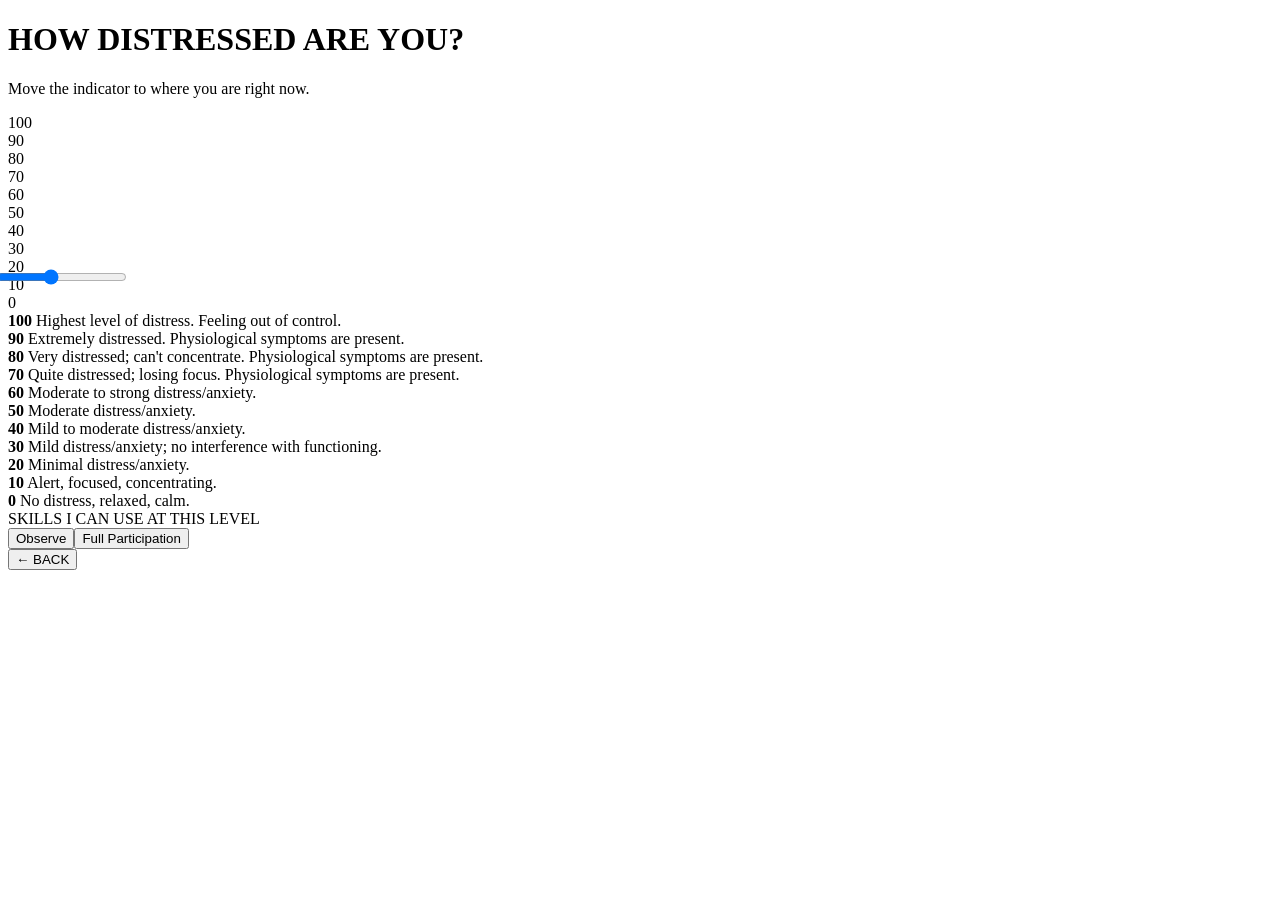
==== commit 13b50b05: "Update urge.html" ====
--- a/urge.html
+++ b/urge.html
@@ -25,14 +25,16 @@
     <div class="thermometer-layout">
 
 
-        <!-- THERMOMETER -->
+        <!-- =========================
+             THERMOMETER
+        ========================== -->
 
         <section class="thermometer-area">
 
             <div class="thermometer-container">
 
 
-                <!-- NUMBERS LEFT OF THERMOMETER -->
+                <!-- NUMBERS -->
 
                 <div class="thermometer-numbers">
 
@@ -87,7 +89,7 @@
                     >
 
 
-                    <!-- CURRENT LEVEL POINTER -->
+                    <!-- INDICATOR -->
 
                     <div
                         class="pointer"
@@ -102,7 +104,9 @@
 
 
 
-        <!-- DEFINITIONS -->
+        <!-- =========================
+             DEFINITIONS
+        ========================== -->
 
         <section class="definitions">
 
@@ -176,30 +180,32 @@
 
 
 
-        <!-- SKILLS -->
-
-        <button
+        <!-- =========================
+             SKILLS
+        ========================== -->
+
+        <div
             class="skills-card skill-blue"
             id="skillsCard"
-            onclick="location.href='tools.html'"
         >
 
             <div class="skills-title">
                 SKILLS I CAN USE AT THIS LEVEL
             </div>
+
 
             <div
                 class="skills-list"
                 id="skillsList"
-            >
-                Observe<br>
-                Full Participation
-            </div>
-
-        </button>
+            ></div>
+
+        </div>
 
     </div>
 
+
+
+    <!-- BACK -->
 
     <button
         class="back-button"
@@ -214,91 +220,162 @@
 
 <script>
 
-const slider = document.getElementById("slider");
-
-const pointer = document.getElementById("pointer");
-
-const skillsList = document.getElementById("skillsList");
-
-const skillsCard = document.getElementById("skillsCard");
-
-
 /* =========================
-   SKILLS FOR EACH LEVEL
+   ELEMENTS
 ========================= */
 
+const slider =
+    document.getElementById("slider");
+
+const pointer =
+    document.getElementById("pointer");
+
+const skillsList =
+    document.getElementById("skillsList");
+
+const skillsCard =
+    document.getElementById("skillsCard");
+
+
+/* =========================
+   SKILLS
+========================= */
+
 const skills = {
 
-    0: "No skill needed",
-
-    10: "No skill needed",
-
-    20: "No skill needed",
-
-    30: "No skill needed",
-
-    40: "Observe<br>Full Participation",
-
-    50: "G.L.A.D<br>Urge Surfing",
-
-    60: "Breathing Exercise<br>Thought Log",
-
-    70: "Notice, Name, Make Room",
-
-    80: "Drop Anchor<br>LIKE<br>ACE",
-
-    90: "S.T.O.P<br>5-5-5",
-
-    100: "T.I.P.P"
+    0: [],
+
+    10: [],
+
+    20: [],
+
+    30: [],
+
+
+    40: [
+
+        ["Observe", "observe.html"],
+
+        ["Full Participation", "full-participation.html"]
+
+    ],
+
+
+    50: [
+
+        ["G.L.A.D", "glad.html"],
+
+        ["Urge Surfing", "urge-surfing.html"]
+
+    ],
+
+
+    60: [
+
+        ["Breathing Exercise", "breathing.html"],
+
+        ["Thought Log", "thought-log.html"]
+
+    ],
+
+
+    70: [
+
+        ["Notice, Name, Make Room", "notice-name-make-room.html"]
+
+    ],
+
+
+    80: [
+
+        ["Drop Anchor", "drop-anchor.html"],
+
+        ["ACE", "ace.html"]
+
+    ],
+
+
+    90: [
+
+        ["S.T.O.P", "stop.html"],
+
+        ["5-5-5", "five-five-five.html"]
+
+    ],
+
+
+    100: [
+
+        ["T.I.P.P", "tipp.html"]
+
+    ]
 
 };
 
 
 /* =========================
-   UPDATE EVERYTHING
+   UPDATE
 ========================= */
 
 function update() {
 
-    const value = Number(slider.value);
+    const value =
+        Number(slider.value);
 
 
     /*
-       THERMOMETER MAPPING
-
-       The coloured tube starts at 30px
-       and is exactly 500px tall.
-
-       0   = bottom
-       100 = top
+
+       IMPORTANT:
+       This is the same pointer
+       positioning that was working.
+
     */
 
-    const pointerPosition =
-        (value / 100) * 500;
-
-
-    /*
-       Position pointer so that
-       each value lines up with
-       its corresponding thermometer
-       segment.
-    */
-
-    pointer.style.top =
-        `${530 - pointerPosition}px`;
-
-
-    /*
-       Update skills
-    */
-
-    skillsList.innerHTML =
-        skills[value];
-
-
-    /*
-       Update skills colour
-    */
+    pointer.style.bottom =
+        `calc(${value}% + 70px)`;
+
+
+    /* =====================
+       CLEAR SKILLS
+    ===================== */
+
+    skillsList.innerHTML = "";
+
+
+    /* =====================
+       CREATE SKILL BUTTONS
+    ===================== */
+
+    skills[value].forEach(skill => {
+
+        const button =
+            document.createElement("button");
+
+
+        button.className =
+            "skill-button";
+
+
+        button.textContent =
+            skill[0];
+
+
+        button.onclick = function() {
+
+            location.href =
+                skill[1];
+
+        };
+
+
+        skillsList.appendChild(button);
+
+    });
+
+
+    /* =====================
+       SKILL CARD COLOUR
+    ===================== */
 
     skillsCard.className =
         "skills-card";
@@ -306,25 +383,33 @@
 
     if (value <= 40) {
 
-        skillsCard.classList.add("skill-blue");
+        skillsCard.classList.add(
+            "skill-blue"
+        );
 
     }
 
     else if (value <= 60) {
 
-        skillsCard.classList.add("skill-yellow");
+        skillsCard.classList.add(
+            "skill-yellow"
+        );
 
     }
 
     else if (value <= 80) {
 
-        skillsCard.classList.add("skill-orange");
+        skillsCard.classList.add(
+            "skill-orange"
+        );
 
     }
 
     else {
 
-        skillsCard.classList.add("skill-red");
+        skillsCard.classList.add(
+            "skill-red"
+        );
 
     }
 
@@ -341,7 +426,9 @@
 );
 
 
-/* INITIAL POSITION */
+/* =========================
+   INITIAL LOAD
+========================= */
 
 update();
 
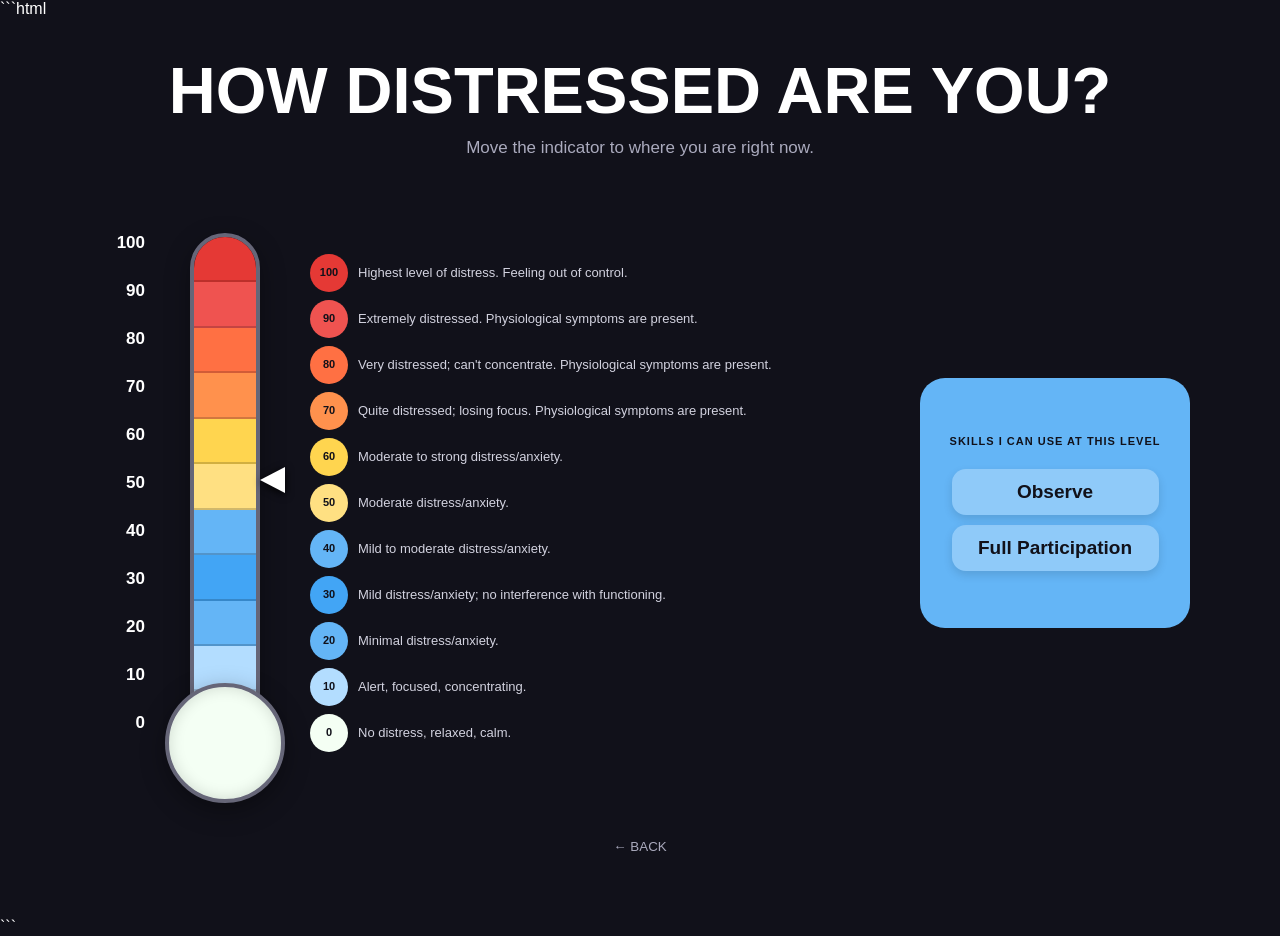
==== commit a75d1483: "Update urge.html" ====
--- a/urge.html
+++ b/urge.html
@@ -1,3 +1,4 @@
+```html
 <!DOCTYPE html>
 <html lang="en">
 
@@ -10,7 +11,6 @@
     <link rel="stylesheet" href="style.css">
 </head>
 
-
 <body>
 
 <main class="urge-page">
@@ -25,16 +25,14 @@
     <div class="thermometer-layout">
 
 
-        <!-- =========================
-             THERMOMETER
-        ========================== -->
+        <!-- THERMOMETER -->
 
         <section class="thermometer-area">
 
             <div class="thermometer-container">
 
 
-                <!-- NUMBERS -->
+                <!-- NUMBERS LEFT OF THERMOMETER -->
 
                 <div class="thermometer-numbers">
 
@@ -77,7 +75,7 @@
                     <div class="bulb"></div>
 
 
-                    <!-- SLIDER -->
+                    <!-- VERTICAL SLIDER -->
 
                     <input
                         type="range"
@@ -89,7 +87,7 @@
                     >
 
 
-                    <!-- INDICATOR -->
+                    <!-- TRIANGLE INDICATOR -->
 
                     <div
                         class="pointer"
@@ -104,9 +102,7 @@
 
 
 
-        <!-- =========================
-             DEFINITIONS
-        ========================== -->
+        <!-- DEFINITIONS -->
 
         <section class="definitions">
 
@@ -180,32 +176,27 @@
 
 
 
-        <!-- =========================
-             SKILLS
-        ========================== -->
-
-        <div
+        <!-- SKILLS -->
+
+        <button
             class="skills-card skill-blue"
             id="skillsCard"
+            onclick="location.href='tools.html'"
         >
 
             <div class="skills-title">
                 SKILLS I CAN USE AT THIS LEVEL
             </div>
-
 
             <div
                 class="skills-list"
                 id="skillsList"
             ></div>
 
-        </div>
+        </button>
 
     </div>
 
-
-
-    <!-- BACK -->
 
     <button
         class="back-button"
@@ -220,10 +211,6 @@
 
 <script>
 
-/* =========================
-   ELEMENTS
-========================= */
-
 const slider =
     document.getElementById("slider");
 
@@ -237,10 +224,6 @@
     document.getElementById("skillsCard");
 
 
-/* =========================
-   SKILLS
-========================= */
-
 const skills = {
 
     0: [],
@@ -251,71 +234,41 @@
 
     30: [],
 
-
     40: [
-
-        ["Observe", "observe.html"],
-
-        ["Full Participation", "full-participation.html"]
-
-    ],
-
+        "Observe",
+        "Full Participation"
+    ],
 
     50: [
-
-        ["G.L.A.D", "glad.html"],
-
-        ["Urge Surfing", "urge-surfing.html"]
-
-    ],
-
+        "G.L.A.D",
+        "Urge Surfing"
+    ],
 
     60: [
-
-        ["Breathing Exercise", "breathing.html"],
-
-        ["Thought Log", "thought-log.html"]
-
-    ],
-
+        "Breathing Exercise",
+        "Thought Log"
+    ],
 
     70: [
-
-        ["Notice, Name, Make Room", "notice-name-make-room.html"]
-
-    ],
-
+        "Notice, Name, Make Room"
+    ],
 
     80: [
-
-        ["Drop Anchor", "drop-anchor.html"],
-
-        ["ACE", "ace.html"]
-
-    ],
-
+        "Drop Anchor",
+        "ACE"
+    ],
 
     90: [
-
-        ["S.T.O.P", "stop.html"],
-
-        ["5-5-5", "five-five-five.html"]
-
-    ],
-
+        "S.T.O.P",
+        "5-5-5"
+    ],
 
     100: [
-
-        ["T.I.P.P", "tipp.html"]
-
+        "T.I.P.P"
     ]
 
 };
 
-
-/* =========================
-   UPDATE
-========================= */
 
 function update() {
 
@@ -323,59 +276,28 @@
         Number(slider.value);
 
 
-    /*
-
-       IMPORTANT:
-       This is the same pointer
-       positioning that was working.
-
-    */
-
     pointer.style.bottom =
         `calc(${value}% + 70px)`;
 
 
-    /* =====================
-       CLEAR SKILLS
-    ===================== */
-
     skillsList.innerHTML = "";
 
 
-    /* =====================
-       CREATE SKILL BUTTONS
-    ===================== */
-
     skills[value].forEach(skill => {
 
         const button =
-            document.createElement("button");
-
+            document.createElement("span");
 
         button.className =
             "skill-button";
 
-
         button.textContent =
-            skill[0];
-
-
-        button.onclick = function() {
-
-            location.href =
-                skill[1];
-
-        };
-
+            skill;
 
         skillsList.appendChild(button);
 
     });
 
-
-    /* =====================
-       SKILL CARD COLOUR
-    ===================== */
 
     skillsCard.className =
         "skills-card";
@@ -415,10 +337,6 @@
 
 }
 
-
-/* =========================
-   SLIDER
-========================= */
 
 slider.addEventListener(
     "input",
@@ -426,10 +344,6 @@
 );
 
 
-/* =========================
-   INITIAL LOAD
-========================= */
-
 update();
 
 </script>
@@ -438,3 +352,4 @@
 </body>
 
 </html>
+```
--- a/style.css
+++ b/style.css
@@ -1,12 +1,672 @@
+* {
+    box-sizing: border-box;
+}
+
+
+body {
+    margin: 0;
+
+    min-height: 100vh;
+
+    background: #11111a;
+
+    color: white;
+
+    font-family: Arial, sans-serif;
+}
+
+
+/* =========================
+   PAGE
+========================= */
+
+.urge-page {
+
+    min-height: 100vh;
+
+    padding: 40px 20px 45px;
+
+    text-align: center;
+}
+
+
+.urge-page h1 {
+
+    margin: 0;
+
+    font-size: clamp(38px, 6vw, 65px);
+
+    line-height: 1;
+}
+
+
+.subtitle {
+
+    margin: 15px 0 35px;
+
+    color: #aaaabd;
+
+    font-size: 17px;
+}
+
+
+/* =========================
+   LAYOUT
+========================= */
+
+.thermometer-layout {
+
+    width: 100%;
+
+    max-width: 1100px;
+
+    margin: 0 auto;
+
+    display: grid;
+
+    grid-template-columns:
+        210px
+        1fr
+        270px;
+
+    gap: 10px;
+
+    align-items: center;
+}
+
+
+/* =========================
+   THERMOMETER AREA
+========================= */
+
+.thermometer-area {
+
+    height: 620px;
+
+    display: flex;
+
+    align-items: center;
+
+    justify-content: center;
+}
+
+
+.thermometer-container {
+
+    position: relative;
+
+    width: 190px;
+
+    height: 600px;
+}
+
+
+/* =========================
+   NUMBERS
+========================= */
+
+.thermometer-numbers {
+
+    position: absolute;
+
+    left: 0;
+
+    top: 30px;
+
+    width: 55px;
+
+    height: 500px;
+
+    display: flex;
+
+    flex-direction: column;
+
+    justify-content: space-between;
+
+    padding-right: 10px;
+
+    text-align: right;
+
+    font-size: 17px;
+
+    font-weight: 900;
+}
+
+
+/* =========================
+   THERMOMETER
+========================= */
+
+.thermometer {
+
+    position: absolute;
+
+    left: 65px;
+
+    top: 0;
+
+    width: 120px;
+
+    height: 600px;
+}
+
+
+/* =========================
+   TUBE
+========================= */
+
+.tube {
+
+    position: absolute;
+
+    left: 25px;
+
+    top: 30px;
+
+    width: 70px;
+
+    height: 500px;
+
+    overflow: hidden;
+
+    border-radius:
+        35px 35px 8px 8px;
+
+    border: 4px solid #666678;
+
+    box-shadow:
+        inset 0 0 12px rgba(0,0,0,.35),
+        0 8px 25px rgba(0,0,0,.35);
+}
+
+
+.segment {
+
+    width: 100%;
+
+    height: 45.45px;
+
+    border-bottom:
+        2px solid rgba(0,0,0,.18);
+}
+
+
+/* =========================
+   COLOURS
+========================= */
+
+.s100 {
+    background: #e53935;
+}
+
+.s90 {
+    background: #ef5350;
+}
+
+.s80 {
+    background: #ff7043;
+}
+
+.s70 {
+    background: #ff914d;
+}
+
+.s60 {
+    background: #ffd54f;
+}
+
+.s50 {
+    background: #ffe082;
+}
+
+.s40 {
+    background: #64b5f6;
+}
+
+.s30 {
+    background: #42a5f5;
+}
+
+.s20 {
+    background: #64b5f6;
+}
+
+.s10 {
+    background: #b3ddff;
+}
+
+.s0 {
+
+    background: #f4fff4;
+
+    border-bottom: none;
+}
+
+
+/* =========================
+   BULB
+========================= */
+
+.bulb {
+
+    position: absolute;
+
+    left: 0;
+
+    bottom: 0;
+
+    width: 120px;
+
+    height: 120px;
+
+    border-radius: 50%;
+
+    background: #f4fff4;
+
+    border: 4px solid #666678;
+
+    box-shadow:
+        inset 0 0 15px rgba(0,0,0,.15),
+        0 8px 25px rgba(0,0,0,.35);
+}
+
+
+.bulb::before {
+
+    content: "";
+
+    position: absolute;
+
+    width: 62px;
+
+    height: 85px;
+
+    left: 25px;
+
+    bottom: 70px;
+
+    background: #f4fff4;
+
+    z-index: -1;
+}
+
+
+/* =========================
+   SLIDER
+========================= */
+
 #slider {
+
     position: absolute;
 
     z-index: 40;
 
     left: -5px;
 
-    top: 0;
+    top: 30px;
 
     width: 130px;
 
-    height: 550px;
+    height: 500px;
+
+    opacity: 0;
+
+    cursor: ns-resize;
+
+    appearance: none;
+
+    -webkit-appearance: none;
+
+    writing-mode: vertical-lr;
+
+    direction: rtl;
+}
+
+
+/* =========================
+   TRIANGLE
+========================= */
+
+.pointer {
+
+    position: absolute;
+
+    z-index: 50;
+
+    left: 95px;
+
+    bottom: calc(40% + 70px);
+
+    width: 0;
+
+    height: 0;
+
+    border-top:
+        13px solid transparent;
+
+    border-bottom:
+        13px solid transparent;
+
+    border-right:
+        25px solid white;
+
+    filter:
+        drop-shadow(0 2px 4px black);
+
+    pointer-events: none;
+
+    transition:
+        bottom 0.1s ease;
+}
+
+
+/* =========================
+   DEFINITIONS
+========================= */
+
+.definitions {
+
+    height: 500px;
+
+    display: flex;
+
+    flex-direction: column;
+
+    justify-content: space-between;
+
+    text-align: left;
+}
+
+
+.definition {
+
+    display: flex;
+
+    align-items: center;
+
+    gap: 10px;
+
+    min-height: 40px;
+
+    color: #d2d2df;
+
+    font-size: 13px;
+
+    line-height: 1.25;
+}
+
+
+/* NUMBER CIRCLES */
+
+.definition strong {
+
+    flex: 0 0 38px;
+
+    width: 38px;
+
+    height: 38px;
+
+    border-radius: 50%;
+
+    display: flex;
+
+    align-items: center;
+
+    justify-content: center;
+
+    font-size: 11px;
+
+    font-weight: 900;
+
+    color: #11111a;
+}
+
+
+/* MATCH COLOURS */
+
+.level-100 strong {
+    background: #e53935;
+}
+
+.level-90 strong {
+    background: #ef5350;
+}
+
+.level-80 strong {
+    background: #ff7043;
+}
+
+.level-70 strong {
+    background: #ff914d;
+}
+
+.level-60 strong {
+    background: #ffd54f;
+}
+
+.level-50 strong {
+    background: #ffe082;
+}
+
+.level-40 strong {
+    background: #64b5f6;
+}
+
+.level-30 strong {
+    background: #42a5f5;
+}
+
+.level-20 strong {
+    background: #64b5f6;
+}
+
+.level-10 strong {
+    background: #b3ddff;
+}
+
+.level-0 strong {
+    background: #f4fff4;
+}
+
+
+/* =========================
+   SKILLS CARD
+========================= */
+
+.skills-card {
+
+    width: 100%;
+
+    min-height: 250px;
+
+    border: none;
+
+    border-radius: 25px;
+
+    padding: 30px 20px;
+
+    display: flex;
+
+    flex-direction: column;
+
+    align-items: center;
+
+    justify-content: center;
+
+    text-align: center;
+
+    color: #11111a;
+}
+
+
+.skills-title {
+
+    font-size: 11px;
+
+    font-weight: 900;
+
+    letter-spacing: 1px;
+
+    margin-bottom: 22px;
+}
+
+
+/* =========================
+   SKILL BUTTONS
+========================= */
+
+.skills-list {
+
+    width: 100%;
+
+    display: flex;
+
+    flex-direction: column;
+
+    align-items: center;
+
+    gap: 10px;
+}
+
+
+.skill-button {
+
+    width: 90%;
+
+    padding: 12px 16px;
+
+    border: none;
+
+    border-radius: 14px;
+
+    background:
+        rgba(255,255,255,.28);
+
+    color: #11111a;
+
+    font-family: Arial, sans-serif;
+
+    font-size: 19px;
+
+    font-weight: 900;
+
+    text-align: center;
+
+    cursor: pointer;
+
+    box-shadow:
+        0 4px 10px rgba(0,0,0,.12);
+
+    transition:
+        transform .15s ease,
+        background .15s ease;
+}
+
+
+.skill-button:hover {
+
+    transform: scale(1.04);
+
+    background:
+        rgba(255,255,255,.48);
+}
+
+
+.skill-button:active {
+
+    transform: scale(.97);
+}
+
+
+/* =========================
+   SKILL CARD COLOURS
+========================= */
+
+.skill-blue {
+    background: #64b5f6;
+}
+
+.skill-yellow {
+    background: #ffd54f;
+}
+
+.skill-orange {
+    background: #ff7043;
+}
+
+.skill-red {
+    background: #e53935;
+}
+
+
+/* =========================
+   BACK
+========================= */
+
+.back-button {
+
+    margin-top: 25px;
+
+    background: none;
+
+    border: none;
+
+    color: #aaaabd;
+
+    cursor: pointer;
+}
+
+
+/* =========================
+   TABLET
+========================= */
+
+@media (max-width: 950px) {
+
+    .thermometer-layout {
+
+        grid-template-columns:
+            200px 1fr;
+    }
+
+
+    .skills-card {
+
+        grid-column: 1 / -1;
+
+        max-width: 350px;
+
+        margin: 10px auto 0;
+    }
+}
+
+
+/* =========================
+   PHONE
+========================= */
+
+@media (max-width: 600px) {
+
+    .thermometer-layout {
+
+        display: flex;
+
+        flex-direction: column;
+    }
+
+
+    .definitions {
+
+        width: 100%;
+
+        height: auto;
+
+        gap: 10px;
+    }
+
+
+    .skills-card {
+
+        width: 100%;
+    }
+}
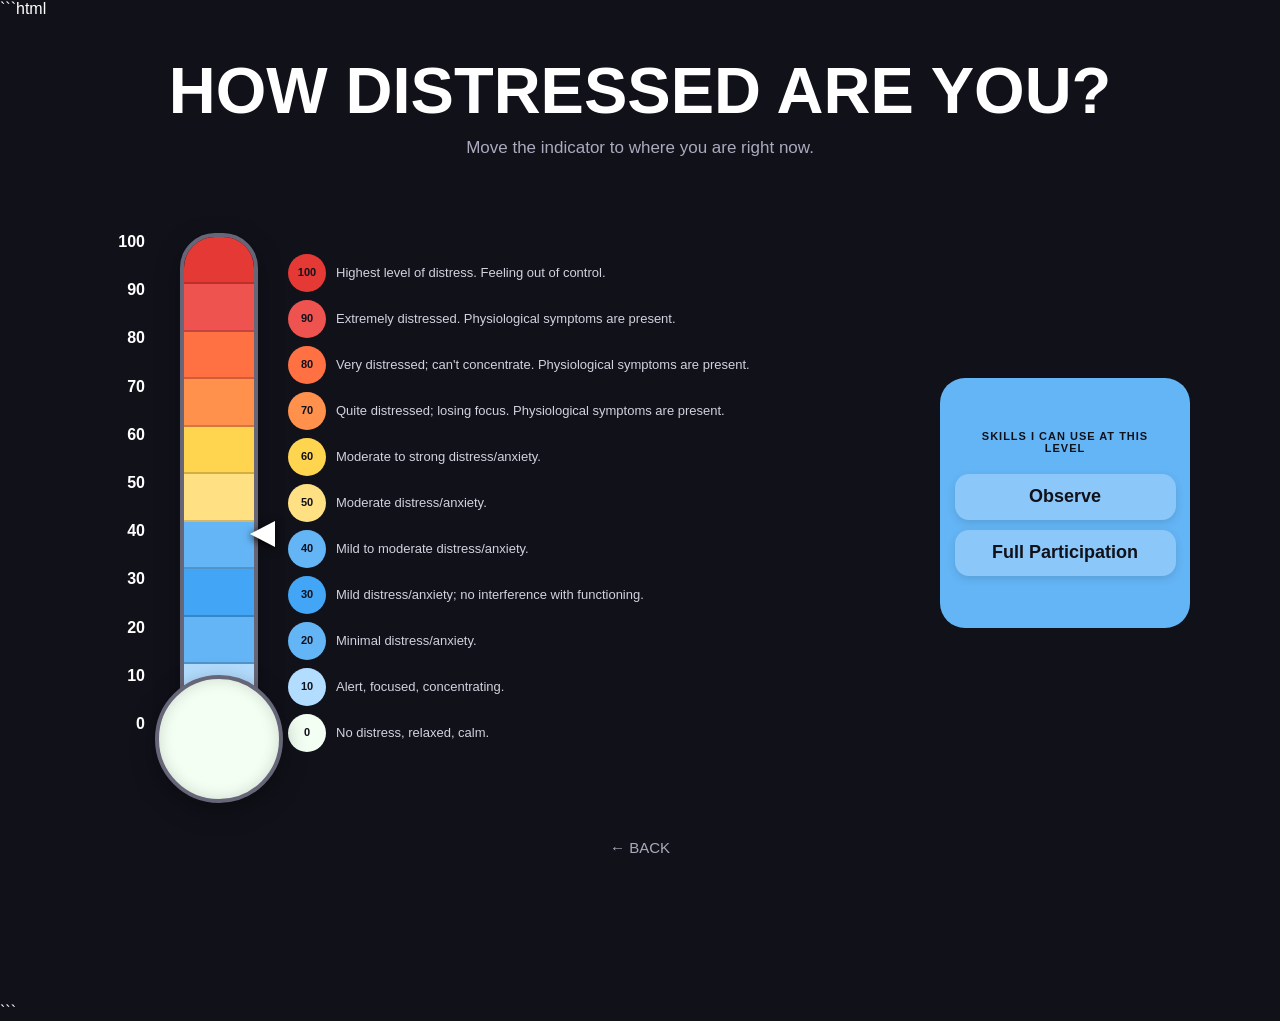
==== commit 15ca5265: "Update urge.html" ====
--- a/urge.html
+++ b/urge.html
@@ -75,7 +75,7 @@
                     <div class="bulb"></div>
 
 
-                    <!-- VERTICAL SLIDER -->
+                    <!-- INVISIBLE VERTICAL SLIDER -->
 
                     <input
                         type="range"
@@ -224,6 +224,10 @@
     document.getElementById("skillsCard");
 
 
+/* =========================
+   SKILLS
+========================= */
+
 const skills = {
 
     0: [],
@@ -270,34 +274,83 @@
 };
 
 
+/* =========================
+   POINTER POSITIONS
+========================= */
+
+/*
+   These positions correspond directly
+   to the centre of each thermometer
+   segment.
+*/
+
+const pointerPositions = {
+
+    0: 75,
+
+    10: 120,
+
+    20: 165,
+
+    30: 211,
+
+    40: 256,
+
+    50: 302,
+
+    60: 347,
+
+    70: 393,
+
+    80: 438,
+
+    90: 484,
+
+    100: 529
+
+};
+
+
+/* =========================
+   UPDATE
+========================= */
+
 function update() {
 
     const value =
         Number(slider.value);
 
 
+    /* MOVE TRIANGLE */
+
     pointer.style.bottom =
-        `calc(${value}% + 70px)`;
-
+        pointerPositions[value] + "px";
+
+
+    /* CLEAR SKILLS */
 
     skillsList.innerHTML = "";
 
 
+    /* ADD SKILLS */
+
     skills[value].forEach(skill => {
 
-        const button =
+        const skillName =
             document.createElement("span");
 
-        button.className =
+        skillName.className =
             "skill-button";
 
-        button.textContent =
+        skillName.textContent =
             skill;
 
-        skillsList.appendChild(button);
+        skillsList.appendChild(skillName);
 
     });
 
+
+    /* CHANGE CARD COLOUR */
 
     skillsCard.className =
         "skills-card";
@@ -337,6 +390,8 @@
 
 }
 
+
+/* SLIDER */
 
 slider.addEventListener(
     "input",
@@ -344,6 +399,8 @@
 );
 
 
+/* INITIAL STATE */
+
 update();
 
 </script>
--- a/style.css
+++ b/style.css
@@ -1,3 +1,4 @@
+```css
 * {
     box-sizing: border-box;
 }
@@ -5,13 +6,9 @@
 
 body {
     margin: 0;
-
     min-height: 100vh;
-
     background: #11111a;
-
     color: white;
-
     font-family: Arial, sans-serif;
 }
 
@@ -21,55 +18,44 @@
 ========================= */
 
 .urge-page {
-
     min-height: 100vh;
-
     padding: 40px 20px 45px;
-
     text-align: center;
 }
 
 
 .urge-page h1 {
-
     margin: 0;
-
     font-size: clamp(38px, 6vw, 65px);
-
     line-height: 1;
 }
 
 
 .subtitle {
-
     margin: 15px 0 35px;
-
     color: #aaaabd;
-
     font-size: 17px;
 }
 
 
 /* =========================
-   LAYOUT
+   MAIN LAYOUT
 ========================= */
 
 .thermometer-layout {
 
     width: 100%;
-
     max-width: 1100px;
-
     margin: 0 auto;
 
     display: grid;
 
     grid-template-columns:
-        210px
+        190px
         1fr
-        270px;
-
-    gap: 10px;
+        250px;
+
+    gap: 8px;
 
     align-items: center;
 }
@@ -95,14 +81,14 @@
 
     position: relative;
 
-    width: 190px;
+    width: 180px;
 
     height: 600px;
 }
 
 
 /* =========================
-   NUMBERS
+   LEFT NUMBERS
 ========================= */
 
 .thermometer-numbers {
@@ -113,7 +99,7 @@
 
     top: 30px;
 
-    width: 55px;
+    width: 50px;
 
     height: 500px;
 
@@ -123,11 +109,11 @@
 
     justify-content: space-between;
 
-    padding-right: 10px;
+    padding-right: 8px;
 
     text-align: right;
 
-    font-size: 17px;
+    font-size: 16px;
 
     font-weight: 900;
 }
@@ -141,7 +127,7 @@
 
     position: absolute;
 
-    left: 65px;
+    left: 60px;
 
     top: 0;
 
@@ -152,7 +138,7 @@
 
 
 /* =========================
-   TUBE
+   COLOURED TUBE
 ========================= */
 
 .tube {
@@ -192,7 +178,7 @@
 
 
 /* =========================
-   COLOURS
+   THERMOMETER COLOURS
 ========================= */
 
 .s100 {
@@ -236,9 +222,7 @@
 }
 
 .s0 {
-
     background: #f4fff4;
-
     border-bottom: none;
 }
 
@@ -292,7 +276,7 @@
 
 
 /* =========================
-   SLIDER
+   VERTICAL SLIDER
 ========================= */
 
 #slider {
@@ -303,11 +287,11 @@
 
     left: -5px;
 
-    top: 30px;
+    top: 0;
 
     width: 130px;
 
-    height: 500px;
+    height: 550px;
 
     opacity: 0;
 
@@ -396,8 +380,6 @@
 }
 
 
-/* NUMBER CIRCLES */
-
 .definition strong {
 
     flex: 0 0 38px;
@@ -422,7 +404,9 @@
 }
 
 
-/* MATCH COLOURS */
+/* =========================
+   DEFINITION COLOURS
+========================= */
 
 .level-100 strong {
     background: #e53935;
@@ -496,85 +480,83 @@
     text-align: center;
 
     color: #11111a;
-}
-
-
-.skills-title {
-
-    font-size: 11px;
-
-    font-weight: 900;
-
-    letter-spacing: 1px;
-
-    margin-bottom: 22px;
-}
-
-
-/* =========================
-   SKILL BUTTONS
-========================= */
-
-.skills-list {
-
-    width: 100%;
-
-    display: flex;
-
-    flex-direction: column;
-
-    align-items: center;
-
-    gap: 10px;
-}
-
-
-.skill-button {
-
-    width: 90%;
-
-    padding: 12px 16px;
-
-    border: none;
-
-    border-radius: 14px;
-
-    background:
-        rgba(255,255,255,.28);
-
-    color: #11111a;
+
+    cursor: pointer;
 
     font-family: Arial, sans-serif;
-
-    font-size: 19px;
-
-    font-weight: 900;
-
-    text-align: center;
-
-    cursor: pointer;
-
-    box-shadow:
-        0 4px 10px rgba(0,0,0,.12);
 
     transition:
         transform .15s ease,
-        background .15s ease;
-}
-
-
-.skill-button:hover {
-
-    transform: scale(1.04);
-
-    background:
-        rgba(255,255,255,.48);
-}
-
-
-.skill-button:active {
-
-    transform: scale(.97);
+        filter .15s ease;
+}
+
+
+.skills-card:hover {
+
+    transform: scale(1.02);
+
+    filter: brightness(1.08);
+}
+
+
+.skills-card:active {
+
+    transform: scale(.98);
+}
+
+
+.skills-title {
+
+    font-size: 11px;
+
+    font-weight: 900;
+
+    letter-spacing: 1px;
+
+    margin-bottom: 20px;
+}
+
+
+/* =========================
+   SKILL NAMES
+========================= */
+
+.skills-list {
+
+    width: 100%;
+
+    display: flex;
+
+    flex-direction: column;
+
+    align-items: center;
+
+    gap: 10px;
+}
+
+
+.skill-button {
+
+    display: block;
+
+    width: 90%;
+
+    padding: 12px 16px;
+
+    border-radius: 14px;
+
+    background: rgba(255,255,255,.25);
+
+    color: #11111a;
+
+    font-size: 18px;
+
+    font-weight: 900;
+
+    line-height: 1.2;
+
+    box-shadow:
+        0 3px 8px rgba(0,0,0,.12);
 }
 
 
@@ -600,7 +582,7 @@
 
 
 /* =========================
-   BACK
+   BACK BUTTON
 ========================= */
 
 .back-button {
@@ -614,6 +596,8 @@
     color: #aaaabd;
 
     cursor: pointer;
+
+    font-size: 15px;
 }
 
 
@@ -626,7 +610,7 @@
     .thermometer-layout {
 
         grid-template-columns:
-            200px 1fr;
+            190px 1fr;
     }
 
 
@@ -669,4 +653,6 @@
 
         width: 100%;
     }
-}
+
+}
+```
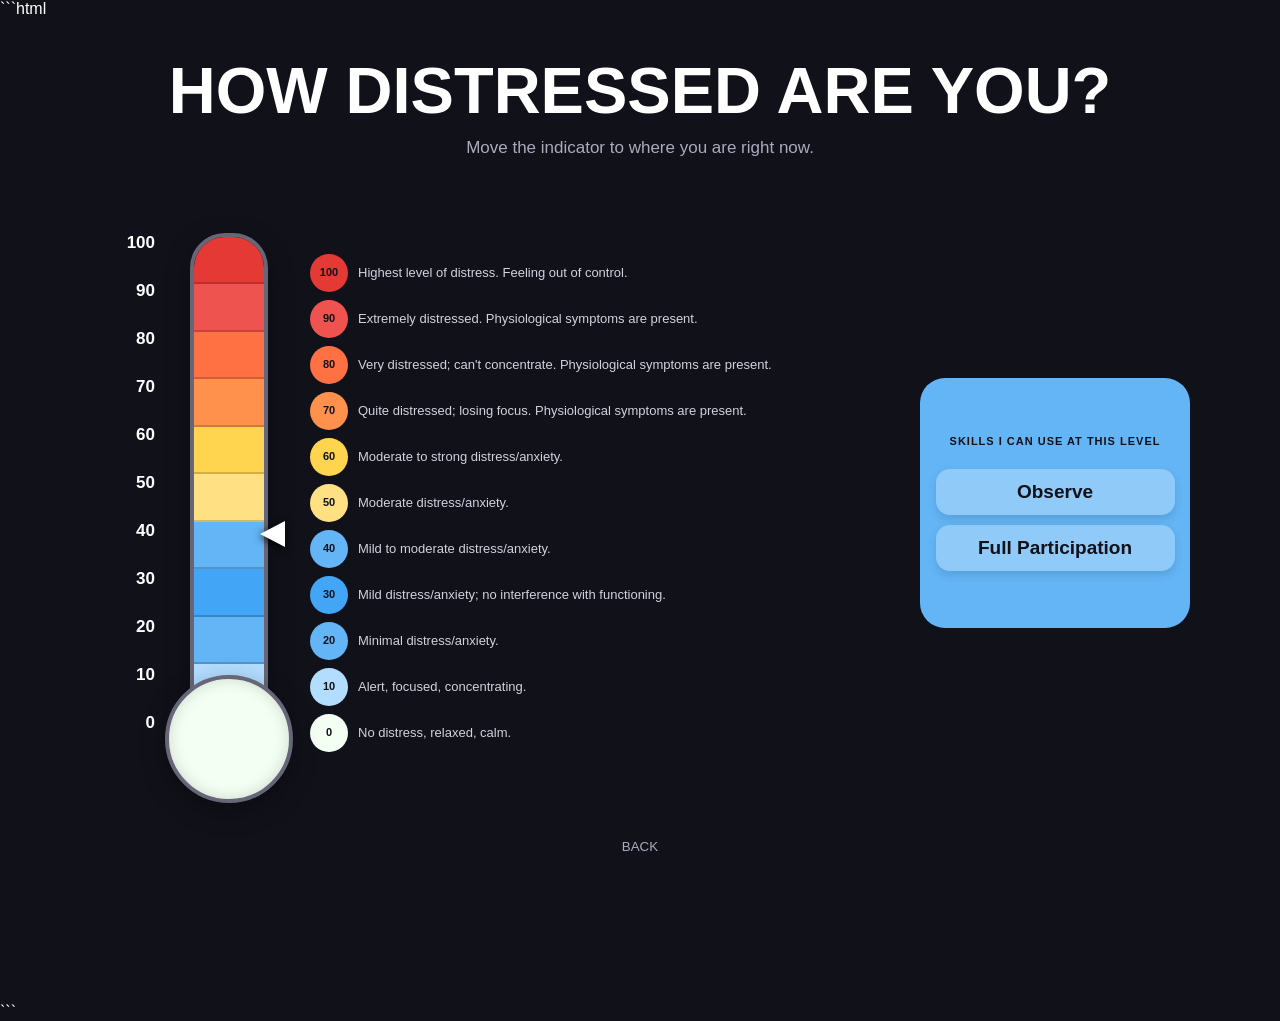
==== commit aa5e0355: "Update urge.html" ====
--- a/urge.html
+++ b/urge.html
@@ -202,7 +202,7 @@
         class="back-button"
         onclick="location.href='index.html'"
     >
-        ← BACK
+        BACK
     </button>
 
 </main>
@@ -224,9 +224,9 @@
     document.getElementById("skillsCard");
 
 
-/* =========================
+/* =========================================================
    SKILLS
-========================= */
+========================================================= */
 
 const skills = {
 
@@ -239,81 +239,65 @@
     30: [],
 
     40: [
-        "Observe",
-        "Full Participation"
+        ["Observe", "observe.html"],
+        ["Full Participation", "full-participation.html"]
     ],
 
     50: [
-        "G.L.A.D",
-        "Urge Surfing"
+        ["G.L.A.D.", "glad.html"],
+        ["Urge Surfing", "urge-surfing.html"]
     ],
 
     60: [
-        "Breathing Exercise",
-        "Thought Log"
+        ["Breathing Exercise", "breathing.html"],
+        ["Thought Log", "thought-log.html"]
     ],
 
     70: [
-        "Notice, Name, Make Room"
+        ["Notice, Name, Make Room", "notice-name-make-room.html"]
     ],
 
     80: [
-        "Drop Anchor",
-        "ACE"
+        ["Drop Anchor", "drop-anchor.html"],
+        ["ACE", "ace.html"]
     ],
 
     90: [
-        "S.T.O.P",
-        "5-5-5"
+        ["S.T.O.P.", "stop.html"],
+        ["5-5-5", "five-five-five.html"]
     ],
 
     100: [
-        "T.I.P.P"
+        ["T.I.P.P.", "tipp.html"]
     ]
 
 };
 
 
-/* =========================
+/* =========================================================
    POINTER POSITIONS
-========================= */
-
-/*
-   These positions correspond directly
-   to the centre of each thermometer
-   segment.
-*/
+========================================================= */
 
 const pointerPositions = {
 
     0: 75,
-
     10: 120,
-
     20: 165,
-
     30: 211,
-
     40: 256,
-
     50: 302,
-
     60: 347,
-
     70: 393,
-
     80: 438,
-
     90: 484,
-
     100: 529
 
 };
 
 
-/* =========================
+/* =========================================================
    UPDATE
-========================= */
+========================================================= */
 
 function update() {
 
@@ -321,18 +305,12 @@
         Number(slider.value);
 
 
-    /* MOVE TRIANGLE */
-
     pointer.style.bottom =
         pointerPositions[value] + "px";
 
 
-    /* CLEAR SKILLS */
-
     skillsList.innerHTML = "";
 
-
-    /* ADD SKILLS */
 
     skills[value].forEach(skill => {
 
@@ -343,14 +321,24 @@
             "skill-button";
 
         skillName.textContent =
-            skill;
+            skill[0];
+
+        skillName.addEventListener(
+            "click",
+            function(event) {
+
+                event.stopPropagation();
+
+                window.location.href =
+                    skill[1];
+
+            }
+        );
 
         skillsList.appendChild(skillName);
 
     });
 
-
-    /* CHANGE CARD COLOUR */
 
     skillsCard.className =
         "skills-card";
@@ -390,8 +378,6 @@
 
 }
 
-
-/* SLIDER */
 
 slider.addEventListener(
     "input",
@@ -399,12 +385,9 @@
 );
 
 
-/* INITIAL STATE */
-
 update();
 
 </script>
-
 
 </body>
 
--- a/style.css
+++ b/style.css
@@ -2,7 +2,6 @@
 * {
     box-sizing: border-box;
 }
-
 
 body {
     margin: 0;
@@ -13,9 +12,9 @@
 }
 
 
-/* =========================
-   PAGE
-========================= */
+/* =========================================================
+   THERMOMETER PAGE
+========================================================= */
 
 .urge-page {
     min-height: 100vh;
@@ -23,14 +22,12 @@
     text-align: center;
 }
 
-
 .urge-page h1 {
     margin: 0;
     font-size: clamp(38px, 6vw, 65px);
     line-height: 1;
 }
 
-
 .subtitle {
     margin: 15px 0 35px;
     color: #aaaabd;
@@ -38,12 +35,11 @@
 }
 
 
-/* =========================
-   MAIN LAYOUT
-========================= */
+/* =========================================================
+   LAYOUT
+========================================================= */
 
 .thermometer-layout {
-
     width: 100%;
     max-width: 1100px;
     margin: 0 auto;
@@ -51,22 +47,21 @@
     display: grid;
 
     grid-template-columns:
-        190px
+        210px
         1fr
-        250px;
-
-    gap: 8px;
+        270px;
+
+    gap: 10px;
 
     align-items: center;
 }
 
 
-/* =========================
+/* =========================================================
    THERMOMETER AREA
-========================= */
+========================================================= */
 
 .thermometer-area {
-
     height: 620px;
 
     display: flex;
@@ -76,30 +71,27 @@
     justify-content: center;
 }
 
-
 .thermometer-container {
-
     position: relative;
 
-    width: 180px;
+    width: 190px;
 
     height: 600px;
 }
 
 
-/* =========================
-   LEFT NUMBERS
-========================= */
+/* =========================================================
+   NUMBERS
+========================================================= */
 
 .thermometer-numbers {
-
     position: absolute;
 
     left: 0;
 
     top: 30px;
 
-    width: 50px;
+    width: 55px;
 
     height: 500px;
 
@@ -109,25 +101,24 @@
 
     justify-content: space-between;
 
-    padding-right: 8px;
+    padding-right: 10px;
 
     text-align: right;
 
-    font-size: 16px;
+    font-size: 17px;
 
     font-weight: 900;
 }
 
 
-/* =========================
+/* =========================================================
    THERMOMETER
-========================= */
+========================================================= */
 
 .thermometer {
-
     position: absolute;
 
-    left: 60px;
+    left: 65px;
 
     top: 0;
 
@@ -137,12 +128,11 @@
 }
 
 
-/* =========================
-   COLOURED TUBE
-========================= */
+/* =========================================================
+   TUBE
+========================================================= */
 
 .tube {
-
     position: absolute;
 
     left: 25px;
@@ -165,9 +155,7 @@
         0 8px 25px rgba(0,0,0,.35);
 }
 
-
 .segment {
-
     width: 100%;
 
     height: 45.45px;
@@ -177,9 +165,9 @@
 }
 
 
-/* =========================
-   THERMOMETER COLOURS
-========================= */
+/* =========================================================
+   COLOURS
+========================================================= */
 
 .s100 {
     background: #e53935;
@@ -223,16 +211,16 @@
 
 .s0 {
     background: #f4fff4;
+
     border-bottom: none;
 }
 
 
-/* =========================
+/* =========================================================
    BULB
-========================= */
+========================================================= */
 
 .bulb {
-
     position: absolute;
 
     left: 0;
@@ -254,9 +242,7 @@
         0 8px 25px rgba(0,0,0,.35);
 }
 
-
 .bulb::before {
-
     content: "";
 
     position: absolute;
@@ -275,12 +261,11 @@
 }
 
 
-/* =========================
-   VERTICAL SLIDER
-========================= */
+/* =========================================================
+   SLIDER
+========================================================= */
 
 #slider {
-
     position: absolute;
 
     z-index: 40;
@@ -307,19 +292,16 @@
 }
 
 
-/* =========================
+/* =========================================================
    TRIANGLE
-========================= */
+========================================================= */
 
 .pointer {
-
     position: absolute;
 
     z-index: 50;
 
     left: 95px;
-
-    bottom: calc(40% + 70px);
 
     width: 0;
 
@@ -344,12 +326,11 @@
 }
 
 
-/* =========================
+/* =========================================================
    DEFINITIONS
-========================= */
+========================================================= */
 
 .definitions {
-
     height: 500px;
 
     display: flex;
@@ -361,9 +342,7 @@
     text-align: left;
 }
 
-
 .definition {
-
     display: flex;
 
     align-items: center;
@@ -380,8 +359,11 @@
 }
 
 
+/* =========================================================
+   NUMBER CIRCLES
+========================================================= */
+
 .definition strong {
-
     flex: 0 0 38px;
 
     width: 38px;
@@ -404,9 +386,9 @@
 }
 
 
-/* =========================
-   DEFINITION COLOURS
-========================= */
+/* =========================================================
+   MATCH COLOURS
+========================================================= */
 
 .level-100 strong {
     background: #e53935;
@@ -453,12 +435,11 @@
 }
 
 
-/* =========================
+/* =========================================================
    SKILLS CARD
-========================= */
+========================================================= */
 
 .skills-card {
-
     width: 100%;
 
     min-height: 250px;
@@ -482,87 +463,60 @@
     color: #11111a;
 
     cursor: pointer;
+}
+
+.skills-title {
+    font-size: 11px;
+
+    font-weight: 900;
+
+    letter-spacing: 1px;
+
+    margin-bottom: 22px;
+}
+
+.skills-list {
+    width: 100%;
+
+    display: flex;
+
+    flex-direction: column;
+
+    align-items: center;
+
+    gap: 10px;
+}
+
+.skill-button {
+    width: 90%;
+
+    padding: 12px 16px;
+
+    border: none;
+
+    border-radius: 14px;
+
+    background:
+        rgba(255,255,255,.28);
+
+    color: #11111a;
 
     font-family: Arial, sans-serif;
 
-    transition:
-        transform .15s ease,
-        filter .15s ease;
-}
-
-
-.skills-card:hover {
-
-    transform: scale(1.02);
-
-    filter: brightness(1.08);
-}
-
-
-.skills-card:active {
-
-    transform: scale(.98);
-}
-
-
-.skills-title {
-
-    font-size: 11px;
+    font-size: 19px;
 
     font-weight: 900;
 
-    letter-spacing: 1px;
-
-    margin-bottom: 20px;
-}
-
-
-/* =========================
-   SKILL NAMES
-========================= */
-
-.skills-list {
-
-    width: 100%;
-
-    display: flex;
-
-    flex-direction: column;
-
-    align-items: center;
-
-    gap: 10px;
-}
-
-
-.skill-button {
-
-    display: block;
-
-    width: 90%;
-
-    padding: 12px 16px;
-
-    border-radius: 14px;
-
-    background: rgba(255,255,255,.25);
-
-    color: #11111a;
-
-    font-size: 18px;
-
-    font-weight: 900;
-
-    line-height: 1.2;
+    text-align: center;
 
     box-shadow:
-        0 3px 8px rgba(0,0,0,.12);
-}
-
-
-/* =========================
+        0 4px 10px rgba(0,0,0,.12);
+}
+
+
+/* =========================================================
    SKILL CARD COLOURS
-========================= */
+========================================================= */
 
 .skill-blue {
     background: #64b5f6;
@@ -581,12 +535,11 @@
 }
 
 
-/* =========================
-   BACK BUTTON
-========================= */
+/* =========================================================
+   BACK
+========================================================= */
 
 .back-button {
-
     margin-top: 25px;
 
     background: none;
@@ -596,23 +549,20 @@
     color: #aaaabd;
 
     cursor: pointer;
-
-    font-size: 15px;
-}
-
-
-/* =========================
+}
+
+
+/* =========================================================
    TABLET
-========================= */
+========================================================= */
 
 @media (max-width: 950px) {
 
     .thermometer-layout {
 
         grid-template-columns:
-            190px 1fr;
+            200px 1fr;
     }
-
 
     .skills-card {
 
@@ -625,9 +575,9 @@
 }
 
 
-/* =========================
+/* =========================================================
    PHONE
-========================= */
+========================================================= */
 
 @media (max-width: 600px) {
 
@@ -638,7 +588,6 @@
         flex-direction: column;
     }
 
-
     .definitions {
 
         width: 100%;
@@ -648,11 +597,9 @@
         gap: 10px;
     }
 
-
     .skills-card {
 
         width: 100%;
     }
-
 }
 ```
